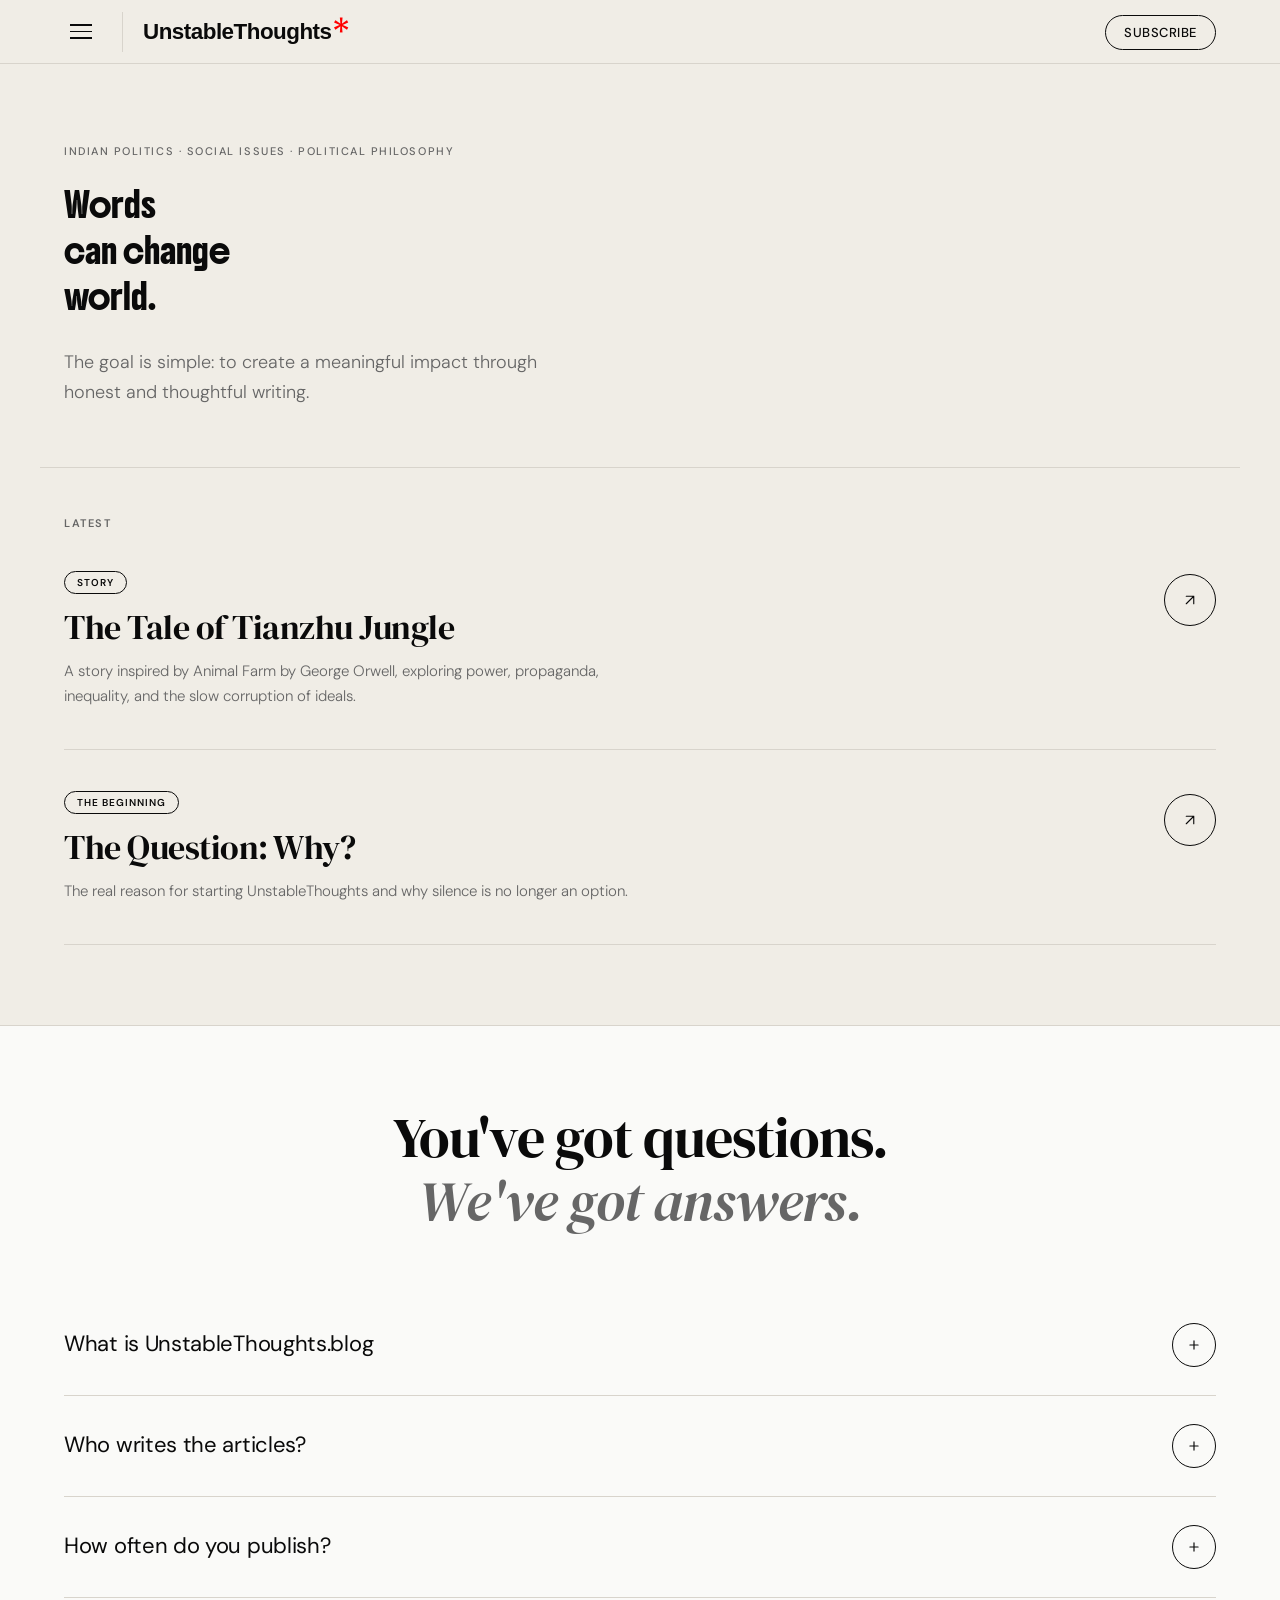
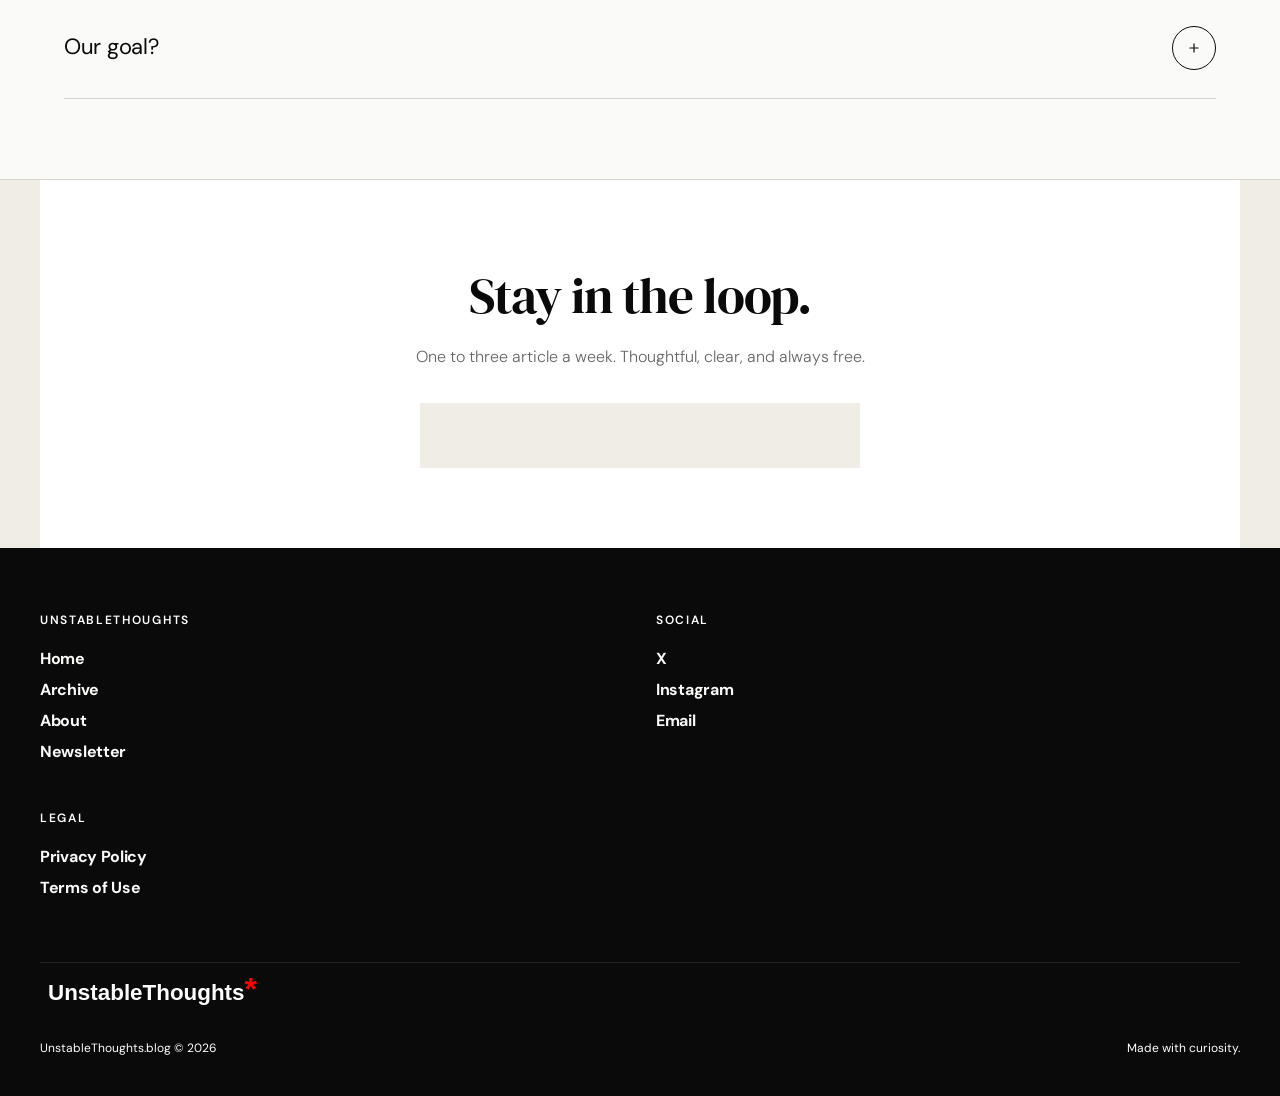
==== index.html @ 071bc7c3 "Update index.html" ====
<!DOCTYPE html>
<html lang="en">
<head>

<!-- Google tag (gtag.js) -->
<script async src="https://www.googletagmanager.com/gtag/js?id=G-YZGQK3S0HE"></script>
<script>
  window.dataLayer = window.dataLayer || [];
  function gtag(){dataLayer.push(arguments);}
  gtag('js', new Date());
  gtag('config', 'G-YZGQK3S0HE');
</script>

<meta charset="UTF-8" />
<meta name="viewport" content="width=device-width, initial-scale=1.0" />
<title>UnstableThoughts</title>
<link rel="preconnect" href="https://fonts.googleapis.com" />
<link rel="preconnect" href="https://fonts.gstatic.com" crossorigin />
<link href="https://fonts.googleapis.com/css2?family=DM+Sans:ital,opsz,wght@0,9..40,300;0,9..40,400;0,9..40,500;0,9..40,700;1,9..40,400&family=DM+Serif+Display:ital@0;1&display=swap" rel="stylesheet" />

<link rel="icon" href="https://lh3.googleusercontent.com/d/1yXSD0PjKSvximw4Wl3VkSLn3bWIlJ2B3" type="image/png">
<link rel="canonical" href="https://unstablethoughts.blog/" />

<meta property="og:title" content="UnstableThoughts" />
<meta property="og:description" content="A view into Political philosophy, Indian politics, Development and social issues." />
<meta property="og:url" content="https://unstablethoughts.blog/" />
<meta property="og:type" content="website" />
<meta property="og:image" content="https://lh3.googleusercontent.com/d/1yXSD0PjKSvximw4Wl3VkSLn3bWIlJ2B3" />

<meta name="twitter:card" content="summary_large_image" />
<meta name="twitter:title" content="UnstableThoughts" />
<meta name="twitter:description" content="A view into Political philosophy, Indian politics, Development and social issues." />
<meta name="twitter:image" content="https://lh3.googleusercontent.com/d/1yXSD0PjKSvximw4Wl3VkSLn3bWIlJ2B3" />

<link rel="preconnect" href="https://fonts.googleapis.com">
<link rel="preconnect" href="https://fonts.gstatic.com" crossorigin>
<link href="https://fonts.googleapis.com/css2?family=Playfair+Display:ital,wght@0,400;0,500;0,600;0,700;1,400;1,500&family=DM+Sans:wght@300;400;500&display=swap" rel="stylesheet">

<link rel="preconnect" href="https://fonts.googleapis.com">
<link rel="preconnect" href="https://fonts.gstatic.com" crossorigin>
<link href="https://fonts.googleapis.com/css2?family=Boldonse&display=swap" rel="stylesheet">
<style>
  :root {
    --bg: #F0EDE6;
    --bg-white: #FAFAF8;
    --text: #0A0A0A;
    --muted: #666;
    --border: #D8D4CC;
    --footer-bg: #0A0A0A;
    --footer-text: #FAFAF8;
  }

  * { margin: 0; padding: 0; box-sizing: border-box; }
  html { scroll-behavior: smooth; }

  body {
    font-family: 'DM Sans', sans-serif;
    background: var(--bg);
    color: var(--text);
    overflow-x: hidden;
  }

  /* ─── NAV ─── */
  nav {
    position: sticky;
    top: 0;
    z-index: 100;
    background: var(--bg);
    border-bottom: 1px solid var(--border);
    height: 64px;
    display: flex;
    align-items: center;
  }

  .nav-inner {
    display: flex;
    align-items: center;
    width: 100%;
    max-width: 1200px;
    margin: 0 auto;
    padding: 0 24px;
  }

  .nav-hamburger {
    cursor: pointer;
    display: flex;
    flex-direction: column;
    justify-content: center;
    gap: 5px;
    width: 38px;
    height: 38px;
    background: none;
    border: none;
    padding: 8px 6px;
    flex-shrink: 0;
  }
  .nav-hamburger span {
    display: block;
    width: 22px;
    height: 1.5px;
    background: var(--text);
  }

  .nav-divider {
    width: 1px;
    height: 40px;
    background: var(--border);
    margin: 0 20px;
    flex-shrink: 0;
  }

  .nav-logo {
    font-family: "Bebas Neue", sans-serif;
    font-size: 1.4rem;
    font-weight: 700;
    letter-spacing: -0.5px;
    text-decoration: none;
    color: var(--text);
    display: flex;
    align-items: center;
    gap: 6px;
  }
  .nav-logo .logo-mark {
    font-size: 30px;
    line-height: 1;
    font-style: italic;
  }
  .nav-logo .logo-sub {
    font-family: 'DM Sans', sans-serif;
    font-size: 9px;
    font-weight: 500;
    letter-spacing: 0.08em;
    text-transform: uppercase;
    line-height: 1.2;
    color: var(--muted);
  }

  .nav-right { margin-left: auto; }
  .nav-cta {
    font-size: 13px;
    font-weight: 500;
    letter-spacing: 0.04em;
    text-transform: uppercase;
    color: var(--text);
    text-decoration: none;
    border: 1px solid var(--text);
    padding: 8px 18px;
    border-radius: 100px;
    transition: background 0.2s, color 0.2s;
    white-space: nowrap;
  }
  .nav-cta:hover { background: var(--text); color: var(--bg); }

  /* ─── DRAWER OVERLAY ─── */
  .drawer-overlay {
    position: fixed;
    inset: 0;
    background: rgba(0,0,0,0.35);
    z-index: 200;
    opacity: 0;
    pointer-events: none;
    transition: opacity 0.35s ease;
  }
  .drawer-overlay.open {
    opacity: 1;
    pointer-events: all;
  }

  /* ─── DRAWER PANEL ─── */
  .nav-drawer {
    position: fixed;
    top: 0;
    left: 0;
    bottom: 0;
    width: min(420px, 100vw);
    background: #fff;
    z-index: 201;
    display: flex;
    flex-direction: column;
    padding: 0 40px 40px;
    transform: translateX(-100%);
    transition: transform 0.4s cubic-bezier(0.76, 0, 0.24, 1);
    overflow-y: auto;
  }
  .nav-drawer.open { transform: translateX(0); }

  /* Top bar inside drawer: logo on left, X button on right */
  .drawer-topbar {
    display: flex;
    align-items: center;
    justify-content: space-between;
    height: 64px;
    flex-shrink: 0;
    border-bottom: 1px solid #E8E8E8;
    margin: 0 -40px;
    padding: 0 40px;
    margin-bottom: 8px;
  }



  /* The close button — a real button, always inside the drawer, always accessible */
  .drawer-close {
    display: flex;
    align-items: center;
    justify-content: center;
    width: 38px;
    height: 38px;
    background: none;
    border: none;
    cursor: pointer;
    border-radius: 50%;
    transition: background 0.15s;
    flex-shrink: 0;
  }
  .drawer-close:hover { background: #F0EDE6; }
  .drawer-close svg {
    width: 22px;
    height: 22px;
  }

  .drawer-items { flex: 1; padding-top: 12px; }

  .drawer-item {
    display: flex;
    align-items: center;
    justify-content: space-between;
    padding: 20px 0;
    border-bottom: 1px solid #EBEBEB;
    text-decoration: none;
    color: var(--text);
    font-size: 26px;
    font-weight: 500;
    letter-spacing: -0.5px;
    transition: opacity 0.2s;
  }
  .drawer-item:hover { opacity: 0.45; }
  .drawer-item svg { width: 18px; height: 18px; flex-shrink: 0; }

  .drawer-social {
    display: flex;
    gap: 20px;
    padding-top: 36px;
    flex-wrap: wrap;
  }
  .drawer-social a {
    color: var(--text);
    opacity: 0.5;
    transition: opacity 0.2s;
    text-decoration: none;
    font-size: 12px;
    font-weight: 600;
    letter-spacing: 0.1em;
    text-transform: uppercase;
  }
  .drawer-social a:hover { opacity: 1; }

  /* ─── HERO ─── */
  .hero {
    max-width: 1200px;
    margin: 0 auto;
    padding: 80px 24px 60px;
  }
  .hero-eyebrow {
    font-size: 11px;
    font-weight: 500;
    letter-spacing: 0.14em;
    text-transform: uppercase;
    color: var(--muted);
    margin-bottom: 24px;
  }

.boldonse-regular {
  font-family: "Boldonse", system-ui;
  font-weight: 400;
  font-style: normal;
  }

  .hero-sub {
    margin-top: 28px;
    font-size: 18px;
    color: var(--muted);
    max-width: 480px;
    line-height: 1.65;
    font-weight: 300;
  }

  .hero-divider {
    border: none;
    border-top: 1px solid var(--border);
    max-width: 1200px;
    margin: 0 auto;
  }

  /* ─── SECTION HEADER ─── */
  .section-header {
    max-width: 1200px;
    margin: 0 auto;
    padding: 48px 24px 0;
    display: flex;
    align-items: baseline;
    gap: 12px;
  }
  .section-title {
    font-size: 11px;
    font-weight: 600;
    letter-spacing: 0.14em;
    text-transform: uppercase;
    color: var(--muted);
  }
  .section-count { font-size: 11px; color: #AAA; }

  /* ─── ARTICLE LIST ─── */
  .article-list {
    max-width: 1200px;
    margin: 0 auto;
    padding: 0 24px 80px;
  }

  .article-card {
    display: flex;
    align-items: flex-start;
    justify-content: space-between;
    gap: 24px;
    padding: 40px 0;
    border-bottom: 1px solid var(--border);
    text-decoration: none;
    color: inherit;
    transition: opacity 0.2s;
  }
  .article-card:hover { opacity: 0.65; }
  .article-card-body { flex: 1; }

  .article-tag {
    display: inline-block;
    font-size: 10px;
    font-weight: 600;
    letter-spacing: 0.1em;
    text-transform: uppercase;
    border: 1px solid var(--text);
    border-radius: 100px;
    padding: 4px 12px;
    margin-bottom: 14px;
  }

  .article-card h2 {
    font-family: 'DM Serif Display', serif;
    font-size: clamp(22px, 3.5vw, 34px);
    line-height: 1.15;
    letter-spacing: -0.5px;
    font-weight: 400;
    margin-bottom: 12px;
  }
  .article-card p {
    font-size: 15px;
    color: var(--muted);
    line-height: 1.65;
    max-width: 600px;
    font-weight: 300;
  }

  .article-arrow {
    flex-shrink: 0;
    width: 52px;
    height: 52px;
    border: 1.5px solid var(--text);
    border-radius: 50%;
    display: flex;
    align-items: center;
    justify-content: center;
    margin-top: 4px;
    transition: background 0.2s;
  }
  .article-card:hover .article-arrow { background: var(--text); }
  .article-card:hover .article-arrow path { stroke: var(--bg); }

  /* ─── FAQ ─── */
  .faq-section {
    background: var(--bg-white);
    border-top: 1px solid var(--border);
    border-bottom: 1px solid var(--border);
    padding: 80px 0;
  }
  .faq-inner {
    max-width: 1200px;
    margin: 0 auto;
    padding: 0 24px;
  }
  .faq-header {
    font-family: 'DM Serif Display', serif;
    font-size: clamp(32px, 5vw, 56px);
    font-weight: 400;
    letter-spacing: -1px;
    text-align: center;
    line-height: 1.15;
    margin-bottom: 60px;
  }
  .faq-header em { font-style: italic; color: var(--muted); }

  .faq-item { border-bottom: 1px solid var(--border); }
  .faq-q {
    display: flex;
    align-items: center;
    justify-content: space-between;
    gap: 24px;
    padding: 28px 0;
    cursor: pointer;
    user-select: none;
  }
  .faq-q-text {
    font-size: clamp(16px, 2.5vw, 22px);
    font-weight: 400;
    letter-spacing: -0.3px;
    line-height: 1.3;
  }
  .faq-btn {
    flex-shrink: 0;
    width: 44px;
    height: 44px;
    border: 1.5px solid var(--text);
    border-radius: 50%;
    display: flex;
    align-items: center;
    justify-content: center;
    transition: transform 0.3s ease, background 0.2s;
  }
  .faq-item.open .faq-btn { transform: rotate(45deg); background: var(--text); }
  .faq-item.open .faq-btn path { stroke: #fff; }
  .faq-a {
    font-size: 15px;
    color: var(--muted);
    line-height: 1.7;
    max-height: 0;
    overflow: hidden;
    transition: max-height 0.4s ease, padding 0.3s;
    font-weight: 300;
  }
  .faq-item.open .faq-a { max-height: 300px; padding-bottom: 28px; }

  /* ─── NEWSLETTER ─── */
  .newsletter {
    max-width: 1200px;
    margin: 0 auto;
    padding: 80px 24px;
    text-align: center;
    background-color: white;
  }
  .newsletter h2 {
    font-family: 'DM Serif Display', serif;
    font-size: clamp(28px, 4vw, 52px);
    font-weight: 400;
    letter-spacing: -1px;
    margin-bottom: 16px;
  }
  .newsletter p {
    font-size: 16px;
    color: var(--muted);
    margin-bottom: 36px;
    font-weight: 300;
  }
  .substack-wrap {
    display: flex;
    justify-content: center;
  }
  .substack-wrap iframe {
    max-width: 100%;
    border-radius: 12px;
    box-shadow: 0 2px 20px rgba(0,0,0,0.07);
  }

  /* ─── FOOTER ─── */
  footer {
    background: var(--footer-bg);
    color: var(--footer-text);
    padding: 64px 24px 40px;
  }
  .footer-inner { max-width: 1200px; margin: 0 auto; }

  .footer-grid {
    display: grid;
    grid-template-columns: 1fr 1fr;
    gap: 48px 32px;
    padding-bottom: 64px;
    border-bottom: 1px solid #222;
  }
  .footer-col-label {
    font-size: 12px;
    font-weight: 600;
    letter-spacing: 0.14em;
    text-transform: uppercase;
    color: #ffffff;
    margin-bottom: 20px;
  }
  .footer-links { list-style: none; display: flex; flex-direction: column; gap: 10px; }
  .footer-links a {
    color: var(--footer-text);
    text-decoration: none;
    font-size: 16px;
    font-weight: 700;
    letter-spacing: -0.3px;
    transition: opacity 0.2s;
  }
  .footer-links a:hover { opacity: 0.4; }

 .footer-logo{
    font-family: "Bebas Neue", sans-serif;
    font-weight: 700;
    font-size: 1.4rem;
    color: white;
    padding: 8px;
 }

  .footer-bottom {
    padding-top: 24px;
    display: flex;
    justify-content: space-between;
    align-items: center;
    gap: 16px;
    flex-wrap: wrap;
  }
  .footer-copy { font-size: 12px; color: #ffffff; }

  /* ─── MOBILE ─── */
  @media (max-width: 600px) {
    .hero { padding: 56px 20px 40px; }
    .article-list { padding: 0 20px 60px; }
    .faq-inner { padding: 0 20px; }
    .newsletter { padding: 60px 20px; }
    footer { padding: 48px 20px 32px; }
    .nav-cta { display: none; }
    .nav-drawer { padding: 0 24px 32px; }
    .drawer-topbar { margin: 0 -24px; padding: 0 24px; }
    .drawer-item { font-size: 22px; }
  }
</style>
</head>
<body>

<!-- OVERLAY — click outside drawer to close -->
<div class="drawer-overlay" id="drawerOverlay" onclick="closeDrawer()"></div>

<!-- DRAWER PANEL -->
<div class="nav-drawer" id="drawer" role="dialog" aria-modal="true" aria-label="Navigation menu">

  <!-- Drawer header: logo on left, CLOSE BUTTON on right -->
  <div class="drawer-topbar">

    <button class="drawer-close" id="drawerCloseBtn" onclick="closeDrawer()" aria-label="Close menu">
      <svg viewBox="0 0 24 24" fill="none" xmlns="http://www.w3.org/2000/svg" stroke="currentColor" stroke-width="1.5" stroke-linecap="round" stroke-linejoin="round">
        <path d="M18 6L6 18M6 6l12 12"/>
      </svg>
    </button>
  </div>

  <div class="drawer-items">
    <a href="https://unstablethoughts.blog" class="drawer-item" onclick="closeDrawer()">
      Home
      <svg viewBox="0 0 24 24" fill="none"><path d="M9 18l6-6-6-6" stroke="currentColor" stroke-width="1.5" stroke-linecap="round" stroke-linejoin="round"/></svg>
    </a>
    <a href="Archive" class="drawer-item" onclick="closeDrawer()">
      Archive
      <svg viewBox="0 0 24 24" fill="none"><path d="M9 18l6-6-6-6" stroke="currentColor" stroke-width="1.5" stroke-linecap="round" stroke-linejoin="round"/></svg>
    </a>
    <a href="About" class="drawer-item" onclick="closeDrawer()">
      About
      <svg viewBox="0 0 24 24" fill="none"><path d="M9 18l6-6-6-6" stroke="currentColor" stroke-width="1.5" stroke-linecap="round" stroke-linejoin="round"/></svg>
    </a>
    <a href="#Q&A" class="drawer-item" onclick="closeDrawer()">
      Q&A
      <svg viewBox="0 0 24 24" fill="none"><path d="M9 18l6-6-6-6" stroke="currentColor" stroke-width="1.5" stroke-linecap="round" stroke-linejoin="round"/></svg>
    </a>
    <a href="#newsletter" class="drawer-item" onclick="closeDrawer()">
      Newsletter
      <svg viewBox="0 0 24 24" fill="none"><path d="M9 18l6-6-6-6" stroke="currentColor" stroke-width="1.5" stroke-linecap="round" stroke-linejoin="round"/></svg>
    </a>
  </div>

  <div class="drawer-social">
    <a href="https://x.com/unstable_india">X</a>
    <a href="https://www.instagram.com/unstablethoughtsindia?igsh=dGc4YnF3Z2l5djQ3">Instagram</a>
    <a href="mailto:unstablethoughtsindia@gmail.com">Email</a>
  </div>
</div>

<!-- NAV -->
<nav>
  <div class="nav-inner">
    <!-- Hamburger to OPEN drawer -->
    <button class="nav-hamburger" id="hamburger" onclick="openDrawer()" aria-label="Open menu" aria-expanded="false" aria-controls="drawer">
      <span></span>
      <span></span>
      <span></span>
    </button>
    <div class="nav-divider"></div>
    <p  class="nav-logo">
      UnstableThoughts<p style="color: red;font-size: 2.5rem;">*</p>
    </p>
    <div class="nav-right">
      <a href="#newsletter" class="nav-cta">Subscribe</a>
    </div>
  </div>
</nav>

<!-- HERO -->
<section class="hero">
  <p class="hero-eyebrow">Indian politics &middot; social issues &middot; Political philosophy</p>
  <h1 class="boldonse-regular">Words<br>can change<br>world.</h1>
  <p class="hero-sub">The goal is simple: to create a meaningful impact through honest and thoughtful writing.</p>
</section>

<hr class="hero-divider" />

<!-- ARTICLE LIST -->
<div class="section-header" id="latest">
  <span class="section-title">Latest</span>
</div>

<div class="article-list">

  <a href="The-Tale-of-Tianzhu-Jungle_ar=002" class="article-card">
    <div class="article-card-body">
      <span class="article-tag">Story</span>
      <h2>The Tale of Tianzhu Jungle</h2>
      <p>A story inspired by Animal Farm by George Orwell, exploring power, propaganda, inequality, and the slow corruption of ideals.</p>
    </div>
    <div class="article-arrow">
      <svg width="18" height="18" viewBox="0 0 24 24" fill="none">
        <path d="M7 17L17 7M17 7H7M17 7v10" stroke="currentColor" stroke-width="1.5" stroke-linecap="round" stroke-linejoin="round"/>
      </svg>
    </div>
  </a>

  <a href="The-real-reason-for-starting-unstablethoughts_ar=001" class="article-card">
    <div class="article-card-body">
      <span class="article-tag">The Beginning</span>
      <h2>The Question: Why?</h2>
      <p>The real reason for starting UnstableThoughts and why silence is no longer an option.</p>
    </div>
    <div class="article-arrow">
      <svg width="18" height="18" viewBox="0 0 24 24" fill="none">
        <path d="M7 17L17 7M17 7H7M17 7v10" stroke="currentColor" stroke-width="1.5" stroke-linecap="round" stroke-linejoin="round"/>
      </svg>
    </div>
  </a>


</div>

<!-- FAQ -->
<section class="faq-section" id="Q&A">
  <div class="faq-inner">
    <h2 class="faq-header">You've got questions.<br><em>We've got answers.</em></h2>

    <div class="faq-item" onclick="toggleFaq(this)">
      <div class="faq-q">
        <span class="faq-q-text">What is UnstableThoughts.blog</span>
        <div class="faq-btn">
          <svg width="14" height="14" viewBox="0 0 24 24" fill="none">
            <path d="M12 5v14M5 12h14" stroke="currentColor" stroke-width="2" stroke-linecap="round"/>
          </svg>
        </div>
      </div>
      <div class="faq-a">UnstableThoughts is an independent writing platform focused on political philosophy, Indian politics, development, and social issues. It values slow thinking, honest doubt, and perspectives that evolve rather than remain fixed.</div>
    </div>

    <div class="faq-item" onclick="toggleFaq(this)">
      <div class="faq-q">
        <span class="faq-q-text">Who writes the articles?</span>
        <div class="faq-btn">
          <svg width="14" height="14" viewBox="0 0 24 24" fill="none">
            <path d="M12 5v14M5 12h14" stroke="currentColor" stroke-width="2" stroke-linecap="round"/>
          </svg>
        </div>
      </div>
      <div class="faq-a">Everything here is written by a single author [Abin]. If you'd like to contribute, feel free to reach out at: unstablethoughtsindia@gmail.com</div>
    </div>

    <div class="faq-item" onclick="toggleFaq(this)">
      <div class="faq-q">
        <span class="faq-q-text">How often do you publish?</span>
        <div class="faq-btn">
          <svg width="14" height="14" viewBox="0 0 24 24" fill="none">
            <path d="M12 5v14M5 12h14" stroke="currentColor" stroke-width="2" stroke-linecap="round"/>
          </svg>
        </div>
      </div>
      <div class="faq-a">New pieces are published roughly three times a week. The focus is on quality over quantity-each article goes through several drafts before it’s published. Subscribe to the newsletter to get every new piece delivered straight to your inbox.</div>
    </div>

    <div class="faq-item" onclick="toggleFaq(this)">
      <div class="faq-q">
        <span class="faq-q-text">Our goal?</span>
        <div class="faq-btn">
          <svg width="14" height="14" viewBox="0 0 24 24" fill="none">
            <path d="M12 5v14M5 12h14" stroke="currentColor" stroke-width="2" stroke-linecap="round"/>
          </svg>
        </div>
      </div>
      <div class="faq-a">To create a meaningful impact through honest and thoughtful writing. 
        Advice to readers: Read with an open mind and form your own understanding of the truth.
      </div>
    </div>

  </div>
</section>

<!-- NEWSLETTER -->
<section class="newsletter" id="newsletter">
  <h2>Stay in the loop.</h2>
  <p>One to three article a week. Thoughtful, clear, and always free.</p>
  <div class="substack-wrap">
<div style="width: 440px; height: 65px; overflow: hidden; position: relative;">
  <iframe 
    src="https://unstablethoughts.substack.com/embed"
    width="440"
    height="200"
    style="border: none; position: absolute; top: -60px; left: 0; background: #F0EDE6;"
    frameborder="8"
    scrolling="no">
  </iframe>
</div>
  </div>
</section>

<!-- FOOTER -->
<footer>
  <div class="footer-inner">
    <div class="footer-grid">
      <div>
        <p class="footer-col-label">UnstableThoughts</p>
        <ul class="footer-links">
          <li><a href="index">Home</a></li>
          <li><a href="Archive">Archive</a></li>
          <li><a href="About">About</a></li>
          <li><a href="#newsletter">Newsletter</a></li>
        </ul>
      </div>

      <div>
        <p class="footer-col-label">Social</p>
        <ul class="footer-links">
          <li><a href="https://x.com/unstable_india">X</a></li>
          <li><a href="https://www.instagram.com/unstablethoughtsindia?igsh=dGc4YnF3Z2l5djQ3">Instagram</a></li>
          <li><a href="mailto:unstablethoughtsindia@gmail.com">Email</a></li>
        </ul>
      </div>
      <div>
        <p class="footer-col-label">Legal</p>
        <ul class="footer-links">
          <li><a href="privacy">Privacy Policy</a></li>
          <li><a href="Terms">Terms of Use</a></li>
        </ul>
      </div>
    </div>
    <div class="footer-logo">
        <p>UnstableThoughts<span style="color: red;font-size: 2rem;">*</span></p>
    </div>


    <div class="footer-bottom">
      <span class="footer-copy">UnstableThoughts.blog &copy; 2026</span>
      <span class="footer-copy">Made with curiosity.</span>
    </div>
  </div>
</footer>

<script>
  function openDrawer() {
    document.getElementById('drawer').classList.add('open');
    document.getElementById('drawerOverlay').classList.add('open');
    document.getElementById('hamburger').setAttribute('aria-expanded', 'true');
    document.body.style.overflow = 'hidden';
    // Move focus to the close button inside the drawer
    setTimeout(function() {
      document.getElementById('drawerCloseBtn').focus();
    }, 100);
  }

  function closeDrawer() {
    document.getElementById('drawer').classList.remove('open');
    document.getElementById('drawerOverlay').classList.remove('open');
    document.getElementById('hamburger').setAttribute('aria-expanded', 'false');
    document.body.style.overflow = '';
    // Return focus to hamburger button
    document.getElementById('hamburger').focus();
  }

  // Close on Escape key
  document.addEventListener('keydown', function(e) {
    if (e.key === 'Escape') closeDrawer();
  });

  function toggleFaq(item) {
    var wasOpen = item.classList.contains('open');
    document.querySelectorAll('.faq-item').forEach(function(i) { i.classList.remove('open'); });
    if (!wasOpen) item.classList.add('open');
  }
</script>
</body>
</html>
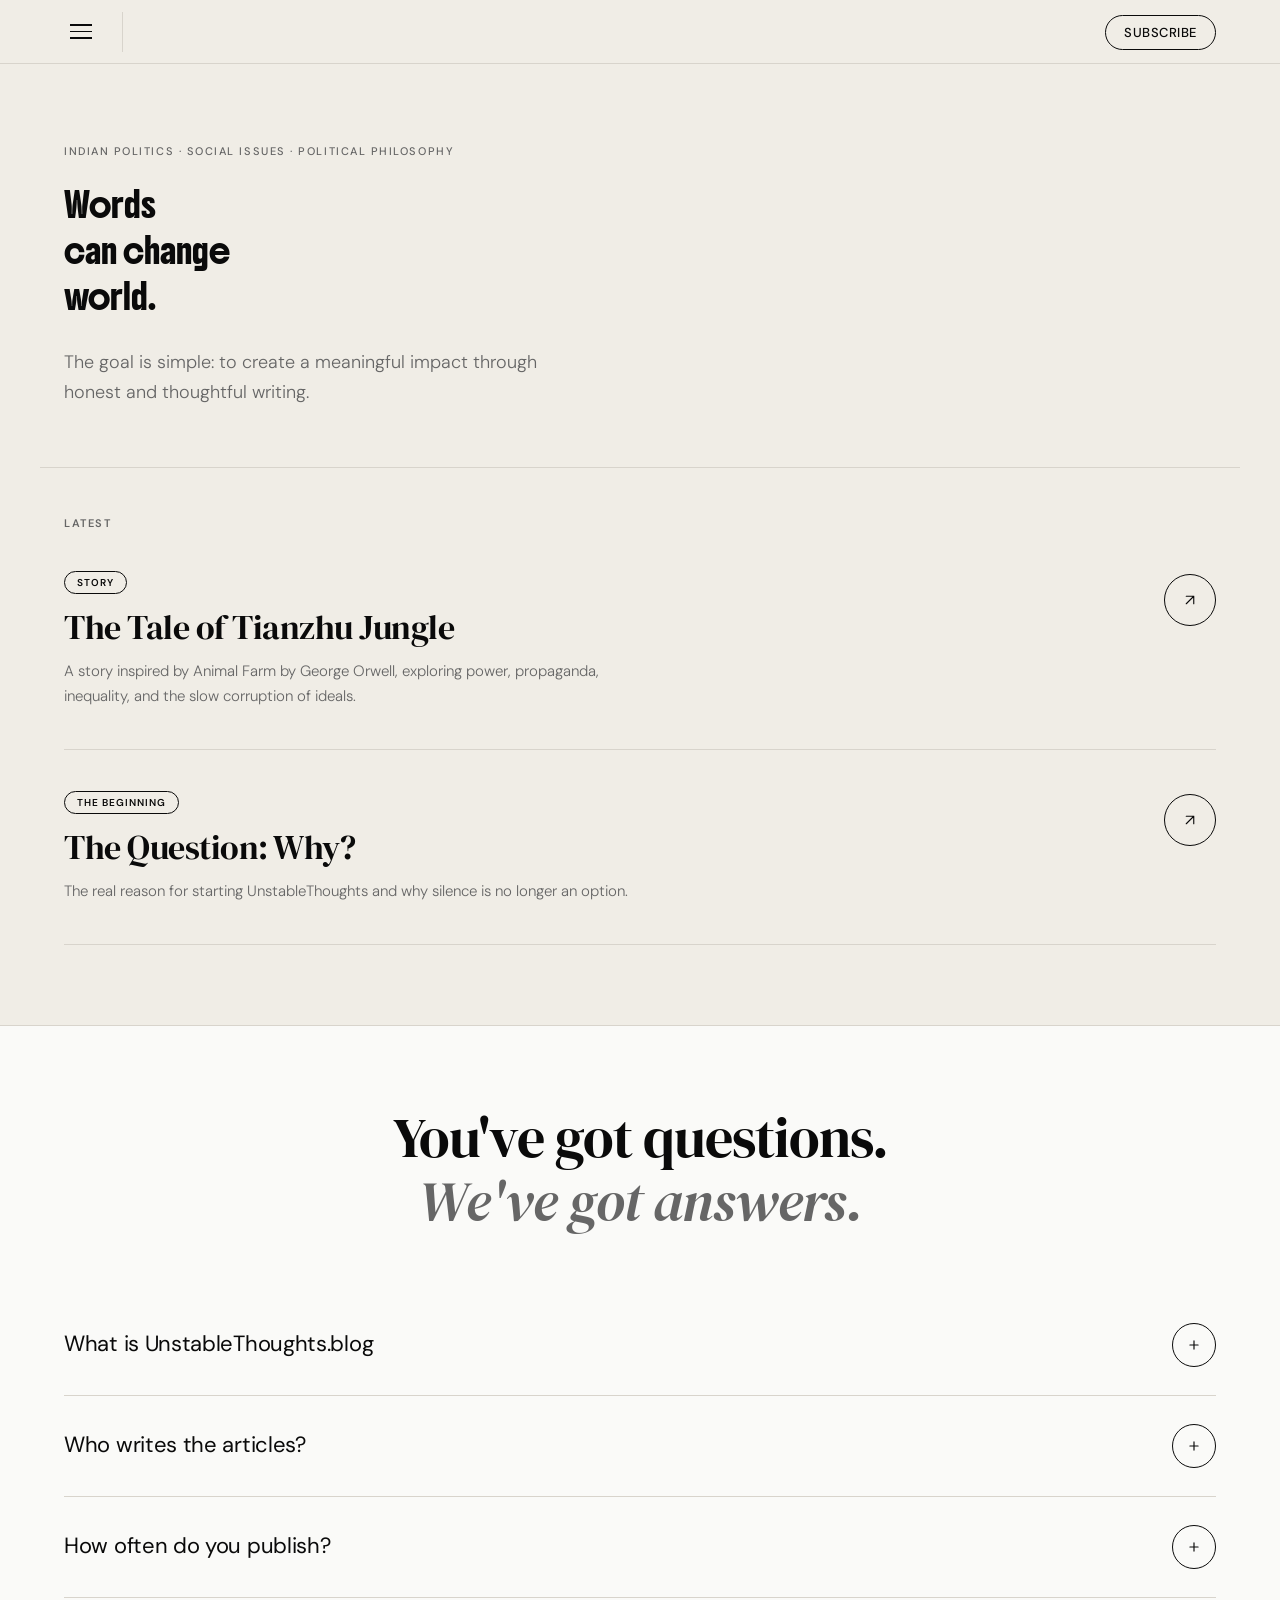
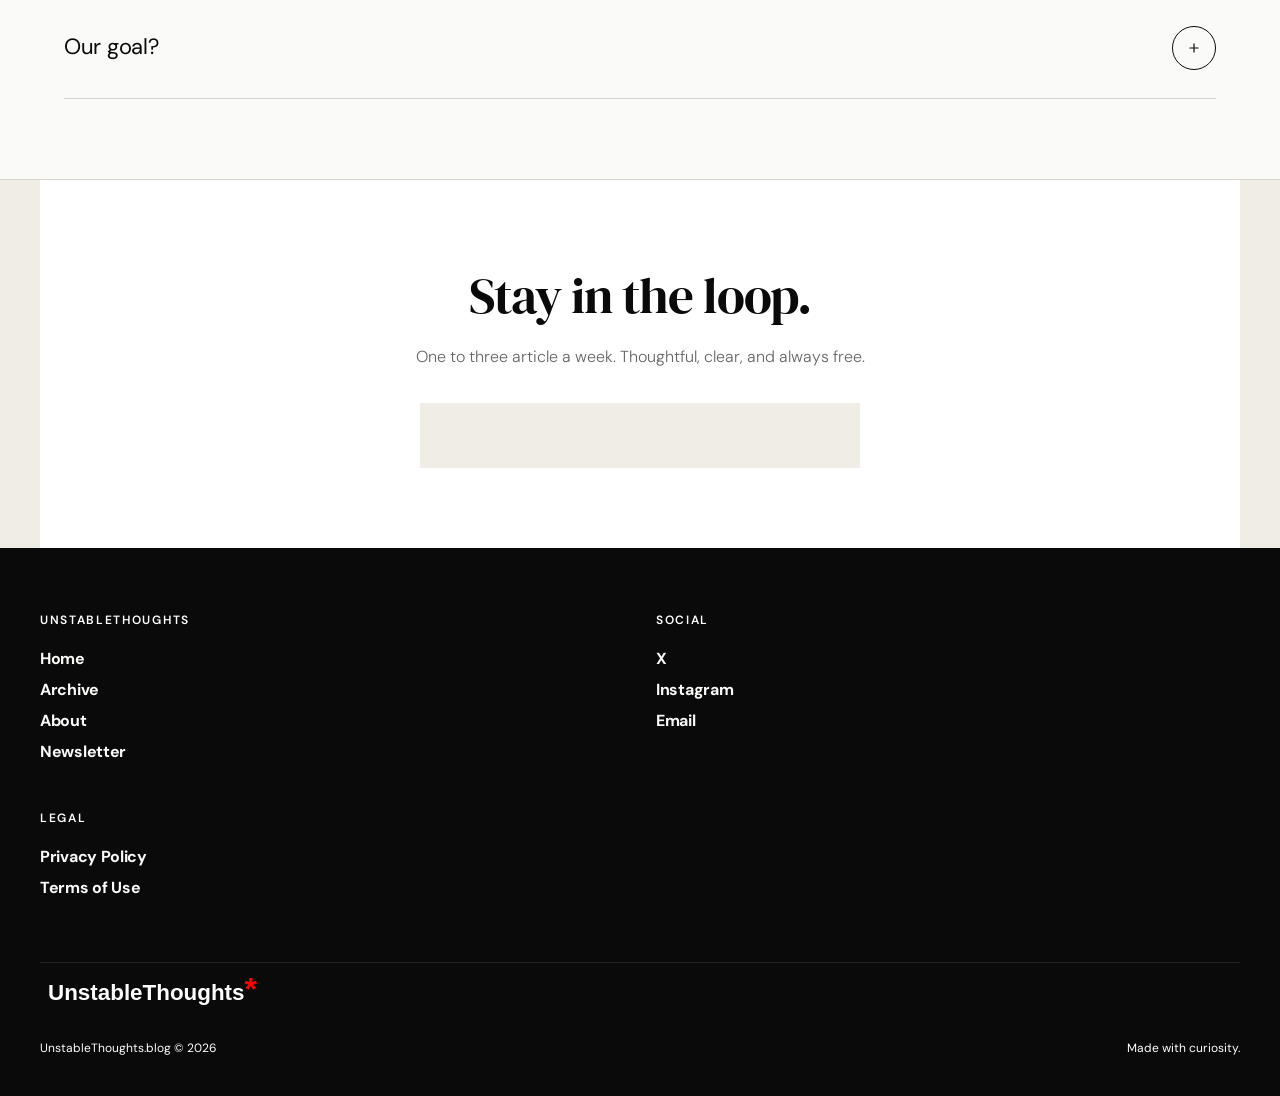
==== commit 917cca37: "Update index.html" ====
--- a/index.html
+++ b/index.html
@@ -109,31 +109,28 @@
     flex-shrink: 0;
   }
 
-  .nav-logo {
-    font-family: "Bebas Neue", sans-serif;
-    font-size: 1.4rem;
-    font-weight: 700;
-    letter-spacing: -0.5px;
-    text-decoration: none;
-    color: var(--text);
-    display: flex;
-    align-items: center;
-    gap: 6px;
-  }
-  .nav-logo .logo-mark {
-    font-size: 30px;
-    line-height: 1;
-    font-style: italic;
-  }
-  .nav-logo .logo-sub {
-    font-family: 'DM Sans', sans-serif;
-    font-size: 9px;
-    font-weight: 500;
-    letter-spacing: 0.08em;
-    text-transform: uppercase;
-    line-height: 1.2;
-    color: var(--muted);
-  }
+.nav-logo {
+  display: flex;
+  align-items: center;
+  gap: 6px;
+  text-decoration: none;
+
+  font-family: "Inter", sans-serif;
+  font-size: 1.4rem;
+  font-weight: 900;
+  letter-spacing: -1.5px;
+  color: #000;
+  line-height: 1;
+}
+
+.nav-logo img {
+  margin-top: 5px;
+  height: 130px;
+  width: auto;
+  display: block;
+}
+
+
 
   .nav-right { margin-left: auto; }
   .nav-cta {
@@ -593,7 +590,7 @@
     </button>
     <div class="nav-divider"></div>
     <p  class="nav-logo">
-      UnstableThoughts<p style="color: red;font-size: 2.5rem;">*</p>
+      <img src="https://lh3.googleusercontent.com/d/1P5kTpPx_NHzhWGWkPkbJvDz2wMPsOP6E" alt="logo">
     </p>
     <div class="nav-right">
       <a href="#newsletter" class="nav-cta">Subscribe</a>
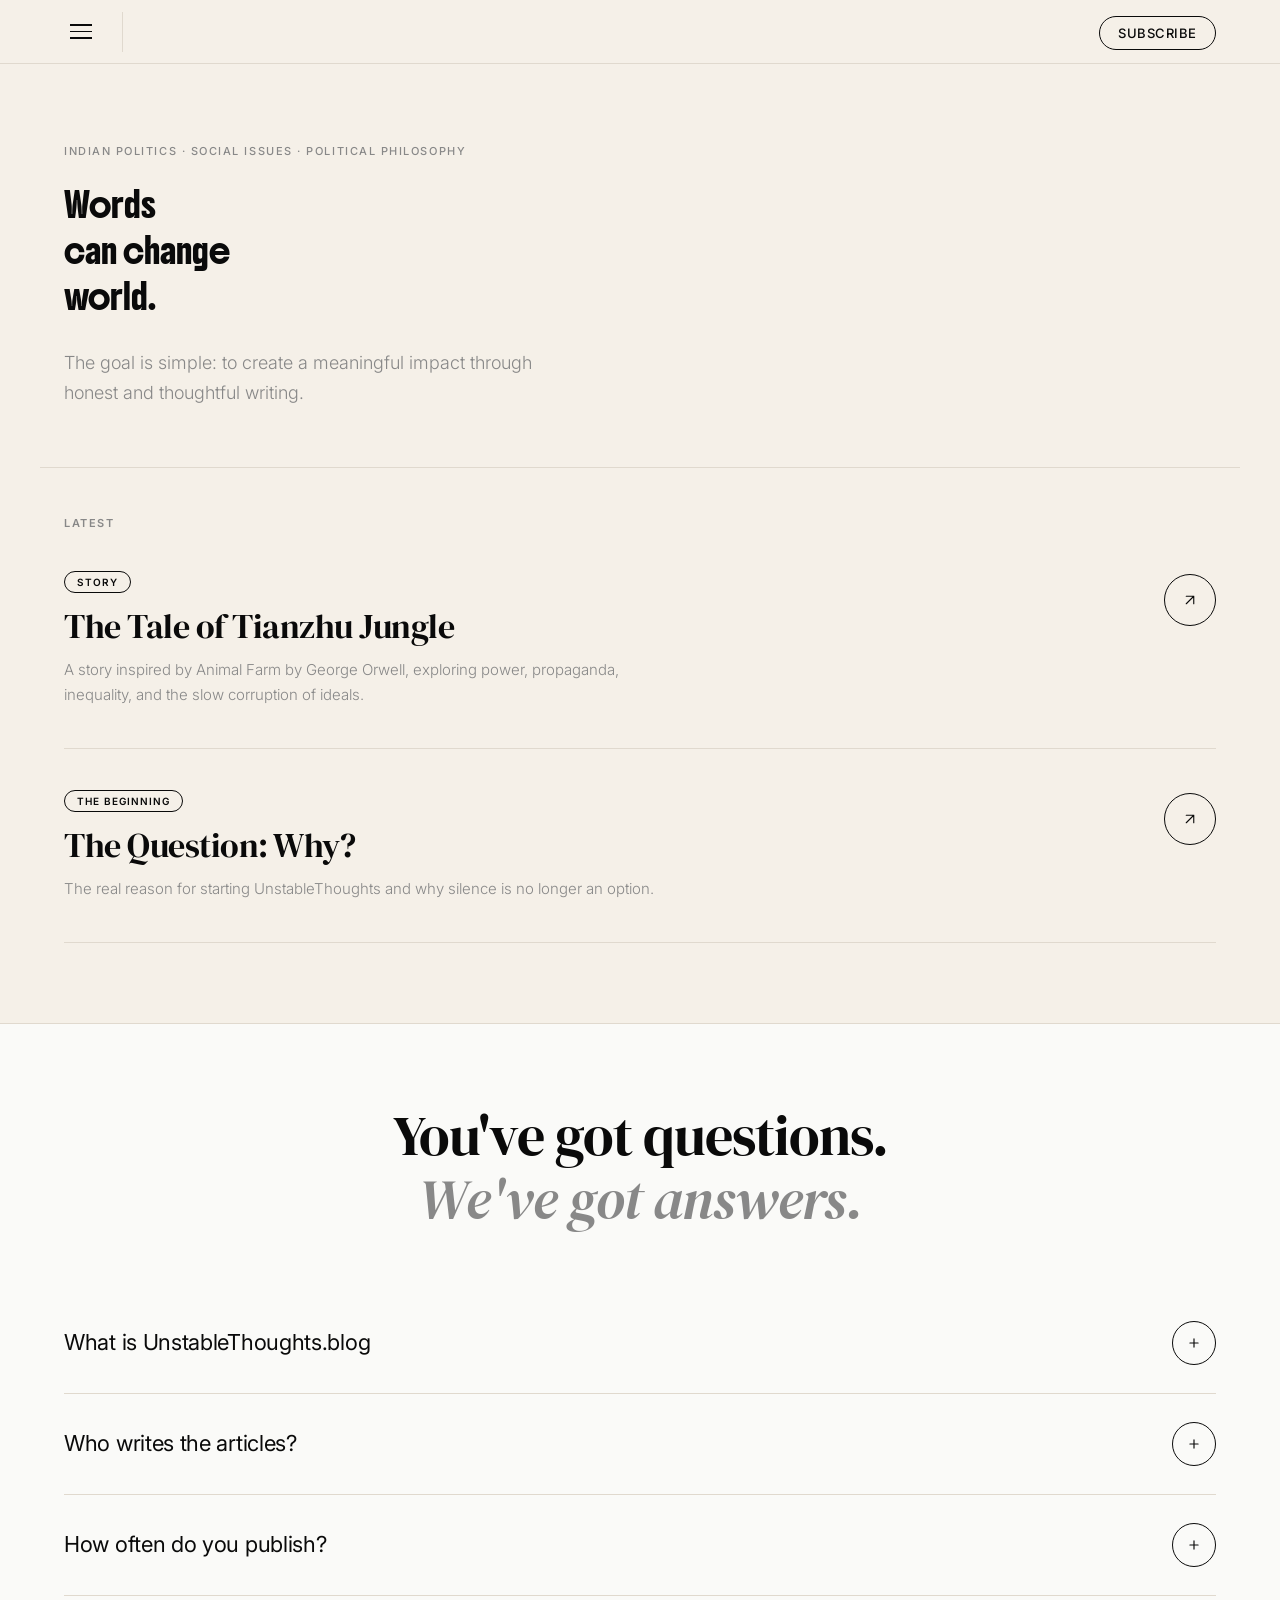
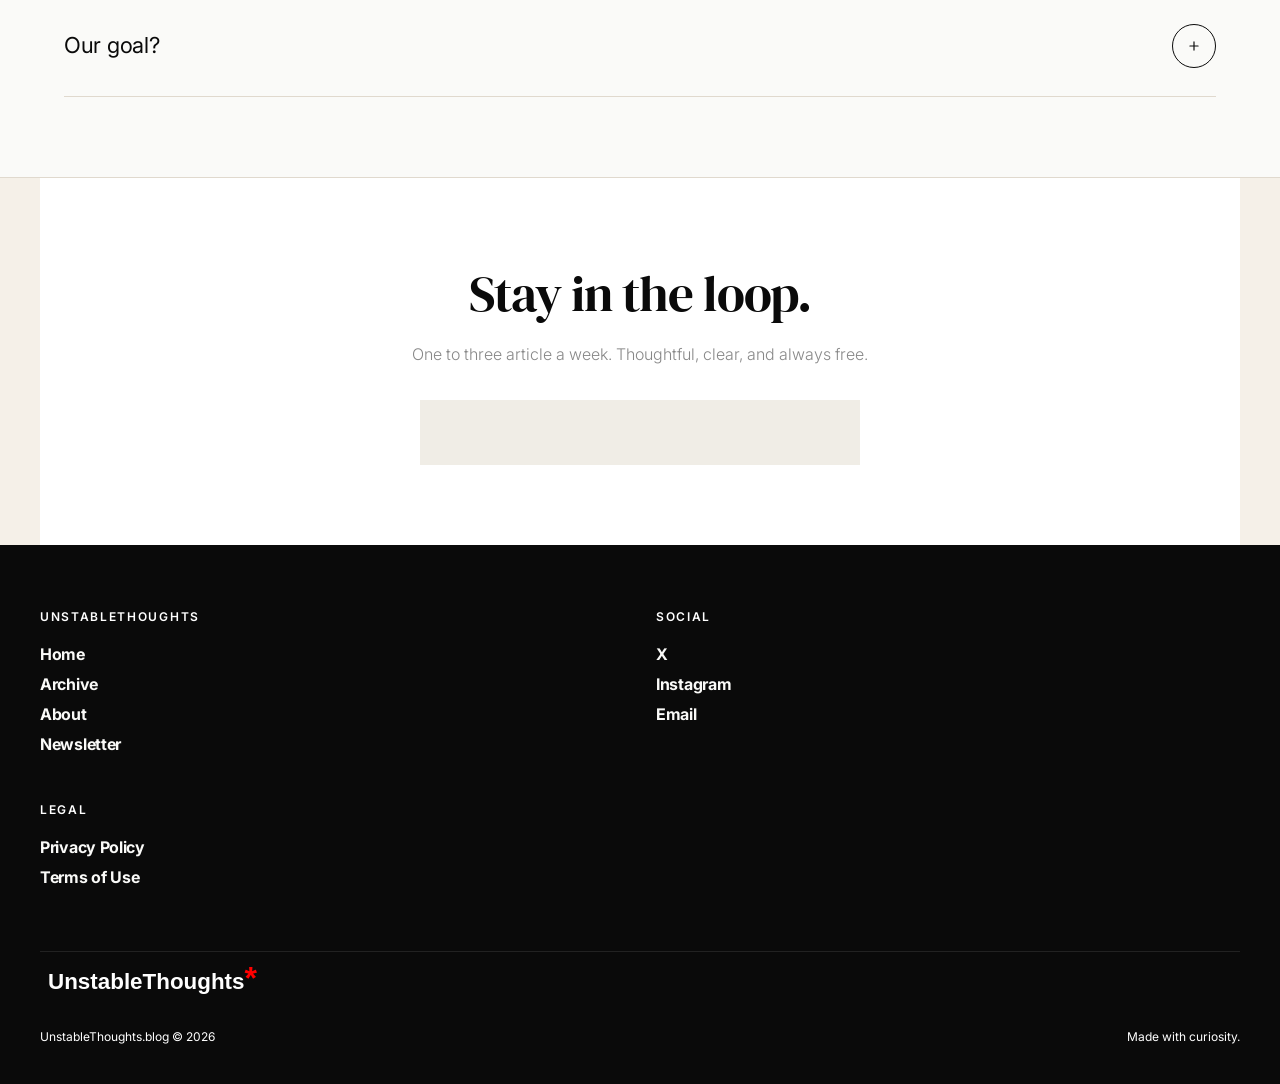
==== commit bfc01ef0: "Update index.html" ====
--- a/index.html
+++ b/index.html
@@ -60,197 +60,7 @@
     overflow-x: hidden;
   }
 
-  /* ─── NAV ─── */
-  nav {
-    position: sticky;
-    top: 0;
-    z-index: 100;
-    background: var(--bg);
-    border-bottom: 1px solid var(--border);
-    height: 64px;
-    display: flex;
-    align-items: center;
-  }
-
-  .nav-inner {
-    display: flex;
-    align-items: center;
-    width: 100%;
-    max-width: 1200px;
-    margin: 0 auto;
-    padding: 0 24px;
-  }
-
-  .nav-hamburger {
-    cursor: pointer;
-    display: flex;
-    flex-direction: column;
-    justify-content: center;
-    gap: 5px;
-    width: 38px;
-    height: 38px;
-    background: none;
-    border: none;
-    padding: 8px 6px;
-    flex-shrink: 0;
-  }
-  .nav-hamburger span {
-    display: block;
-    width: 22px;
-    height: 1.5px;
-    background: var(--text);
-  }
-
-  .nav-divider {
-    width: 1px;
-    height: 40px;
-    background: var(--border);
-    margin: 0 20px;
-    flex-shrink: 0;
-  }
-
-.nav-logo {
-  display: flex;
-  align-items: center;
-  gap: 6px;
-  text-decoration: none;
-
-  font-family: "Inter", sans-serif;
-  font-size: 1.4rem;
-  font-weight: 900;
-  letter-spacing: -1.5px;
-  color: #000;
-  line-height: 1;
-}
-
-.nav-logo img {
-  margin-top: 5px;
-  height: 130px;
-  width: auto;
-  display: block;
-}
-
-
-
-  .nav-right { margin-left: auto; }
-  .nav-cta {
-    font-size: 13px;
-    font-weight: 500;
-    letter-spacing: 0.04em;
-    text-transform: uppercase;
-    color: var(--text);
-    text-decoration: none;
-    border: 1px solid var(--text);
-    padding: 8px 18px;
-    border-radius: 100px;
-    transition: background 0.2s, color 0.2s;
-    white-space: nowrap;
-  }
-  .nav-cta:hover { background: var(--text); color: var(--bg); }
-
-  /* ─── DRAWER OVERLAY ─── */
-  .drawer-overlay {
-    position: fixed;
-    inset: 0;
-    background: rgba(0,0,0,0.35);
-    z-index: 200;
-    opacity: 0;
-    pointer-events: none;
-    transition: opacity 0.35s ease;
-  }
-  .drawer-overlay.open {
-    opacity: 1;
-    pointer-events: all;
-  }
-
-  /* ─── DRAWER PANEL ─── */
-  .nav-drawer {
-    position: fixed;
-    top: 0;
-    left: 0;
-    bottom: 0;
-    width: min(420px, 100vw);
-    background: #fff;
-    z-index: 201;
-    display: flex;
-    flex-direction: column;
-    padding: 0 40px 40px;
-    transform: translateX(-100%);
-    transition: transform 0.4s cubic-bezier(0.76, 0, 0.24, 1);
-    overflow-y: auto;
-  }
-  .nav-drawer.open { transform: translateX(0); }
-
-  /* Top bar inside drawer: logo on left, X button on right */
-  .drawer-topbar {
-    display: flex;
-    align-items: center;
-    justify-content: space-between;
-    height: 64px;
-    flex-shrink: 0;
-    border-bottom: 1px solid #E8E8E8;
-    margin: 0 -40px;
-    padding: 0 40px;
-    margin-bottom: 8px;
-  }
-
-
-
-  /* The close button — a real button, always inside the drawer, always accessible */
-  .drawer-close {
-    display: flex;
-    align-items: center;
-    justify-content: center;
-    width: 38px;
-    height: 38px;
-    background: none;
-    border: none;
-    cursor: pointer;
-    border-radius: 50%;
-    transition: background 0.15s;
-    flex-shrink: 0;
-  }
-  .drawer-close:hover { background: #F0EDE6; }
-  .drawer-close svg {
-    width: 22px;
-    height: 22px;
-  }
-
-  .drawer-items { flex: 1; padding-top: 12px; }
-
-  .drawer-item {
-    display: flex;
-    align-items: center;
-    justify-content: space-between;
-    padding: 20px 0;
-    border-bottom: 1px solid #EBEBEB;
-    text-decoration: none;
-    color: var(--text);
-    font-size: 26px;
-    font-weight: 500;
-    letter-spacing: -0.5px;
-    transition: opacity 0.2s;
-  }
-  .drawer-item:hover { opacity: 0.45; }
-  .drawer-item svg { width: 18px; height: 18px; flex-shrink: 0; }
-
-  .drawer-social {
-    display: flex;
-    gap: 20px;
-    padding-top: 36px;
-    flex-wrap: wrap;
-  }
-  .drawer-social a {
-    color: var(--text);
-    opacity: 0.5;
-    transition: opacity 0.2s;
-    text-decoration: none;
-    font-size: 12px;
-    font-weight: 600;
-    letter-spacing: 0.1em;
-    text-transform: uppercase;
-  }
-  .drawer-social a:hover { opacity: 1; }
+
 
   /* ─── HERO ─── */
   .hero {
@@ -525,78 +335,22 @@
     .newsletter { padding: 60px 20px; }
     footer { padding: 48px 20px 32px; }
     .nav-cta { display: none; }
-    .nav-drawer { padding: 0 24px 32px; }
-    .drawer-topbar { margin: 0 -24px; padding: 0 24px; }
-    .drawer-item { font-size: 22px; }
+    .nav-drawer { padding: 0 20px 32px; width: 100vw; }
+    .drawer-topbar { margin: 0 -20px; padding: 0 20px; }
+    .drawer-item { font-size: 24px; }
+  }
+
+  /* Reduce motion */
+  @media (prefers-reduced-motion: reduce) {
+    .nav-drawer, .drawer-overlay, .nav-hamburger span { transition: none; }
+    .nav-drawer.open .drawer-item,
+    .nav-drawer.open .drawer-social { animation: none; opacity: 1; transform: none; }
   }
 </style>
 </head>
 <body>
 
-<!-- OVERLAY — click outside drawer to close -->
-<div class="drawer-overlay" id="drawerOverlay" onclick="closeDrawer()"></div>
-
-<!-- DRAWER PANEL -->
-<div class="nav-drawer" id="drawer" role="dialog" aria-modal="true" aria-label="Navigation menu">
-
-  <!-- Drawer header: logo on left, CLOSE BUTTON on right -->
-  <div class="drawer-topbar">
-
-    <button class="drawer-close" id="drawerCloseBtn" onclick="closeDrawer()" aria-label="Close menu">
-      <svg viewBox="0 0 24 24" fill="none" xmlns="http://www.w3.org/2000/svg" stroke="currentColor" stroke-width="1.5" stroke-linecap="round" stroke-linejoin="round">
-        <path d="M18 6L6 18M6 6l12 12"/>
-      </svg>
-    </button>
-  </div>
-
-  <div class="drawer-items">
-    <a href="https://unstablethoughts.blog" class="drawer-item" onclick="closeDrawer()">
-      Home
-      <svg viewBox="0 0 24 24" fill="none"><path d="M9 18l6-6-6-6" stroke="currentColor" stroke-width="1.5" stroke-linecap="round" stroke-linejoin="round"/></svg>
-    </a>
-    <a href="Archive" class="drawer-item" onclick="closeDrawer()">
-      Archive
-      <svg viewBox="0 0 24 24" fill="none"><path d="M9 18l6-6-6-6" stroke="currentColor" stroke-width="1.5" stroke-linecap="round" stroke-linejoin="round"/></svg>
-    </a>
-    <a href="About" class="drawer-item" onclick="closeDrawer()">
-      About
-      <svg viewBox="0 0 24 24" fill="none"><path d="M9 18l6-6-6-6" stroke="currentColor" stroke-width="1.5" stroke-linecap="round" stroke-linejoin="round"/></svg>
-    </a>
-    <a href="#Q&A" class="drawer-item" onclick="closeDrawer()">
-      Q&A
-      <svg viewBox="0 0 24 24" fill="none"><path d="M9 18l6-6-6-6" stroke="currentColor" stroke-width="1.5" stroke-linecap="round" stroke-linejoin="round"/></svg>
-    </a>
-    <a href="#newsletter" class="drawer-item" onclick="closeDrawer()">
-      Newsletter
-      <svg viewBox="0 0 24 24" fill="none"><path d="M9 18l6-6-6-6" stroke="currentColor" stroke-width="1.5" stroke-linecap="round" stroke-linejoin="round"/></svg>
-    </a>
-  </div>
-
-  <div class="drawer-social">
-    <a href="https://x.com/unstable_india">X</a>
-    <a href="https://www.instagram.com/unstablethoughtsindia?igsh=dGc4YnF3Z2l5djQ3">Instagram</a>
-    <a href="mailto:unstablethoughtsindia@gmail.com">Email</a>
-  </div>
-</div>
-
-<!-- NAV -->
-<nav>
-  <div class="nav-inner">
-    <!-- Hamburger to OPEN drawer -->
-    <button class="nav-hamburger" id="hamburger" onclick="openDrawer()" aria-label="Open menu" aria-expanded="false" aria-controls="drawer">
-      <span></span>
-      <span></span>
-      <span></span>
-    </button>
-    <div class="nav-divider"></div>
-    <p  class="nav-logo">
-      <img src="https://lh3.googleusercontent.com/d/1P5kTpPx_NHzhWGWkPkbJvDz2wMPsOP6E" alt="logo">
-    </p>
-    <div class="nav-right">
-      <a href="#newsletter" class="nav-cta">Subscribe</a>
-    </div>
-  </div>
-</nav>
+<div id="nav-placeholder"></div>
 
 <!-- HERO -->
 <section class="hero">
@@ -761,37 +515,6 @@
   </div>
 </footer>
 
-<script>
-  function openDrawer() {
-    document.getElementById('drawer').classList.add('open');
-    document.getElementById('drawerOverlay').classList.add('open');
-    document.getElementById('hamburger').setAttribute('aria-expanded', 'true');
-    document.body.style.overflow = 'hidden';
-    // Move focus to the close button inside the drawer
-    setTimeout(function() {
-      document.getElementById('drawerCloseBtn').focus();
-    }, 100);
-  }
-
-  function closeDrawer() {
-    document.getElementById('drawer').classList.remove('open');
-    document.getElementById('drawerOverlay').classList.remove('open');
-    document.getElementById('hamburger').setAttribute('aria-expanded', 'false');
-    document.body.style.overflow = '';
-    // Return focus to hamburger button
-    document.getElementById('hamburger').focus();
-  }
-
-  // Close on Escape key
-  document.addEventListener('keydown', function(e) {
-    if (e.key === 'Escape') closeDrawer();
-  });
-
-  function toggleFaq(item) {
-    var wasOpen = item.classList.contains('open');
-    document.querySelectorAll('.faq-item').forEach(function(i) { i.classList.remove('open'); });
-    if (!wasOpen) item.classList.add('open');
-  }
-</script>
+  <script src="loadNav.js"></script>
 </body>
 </html>
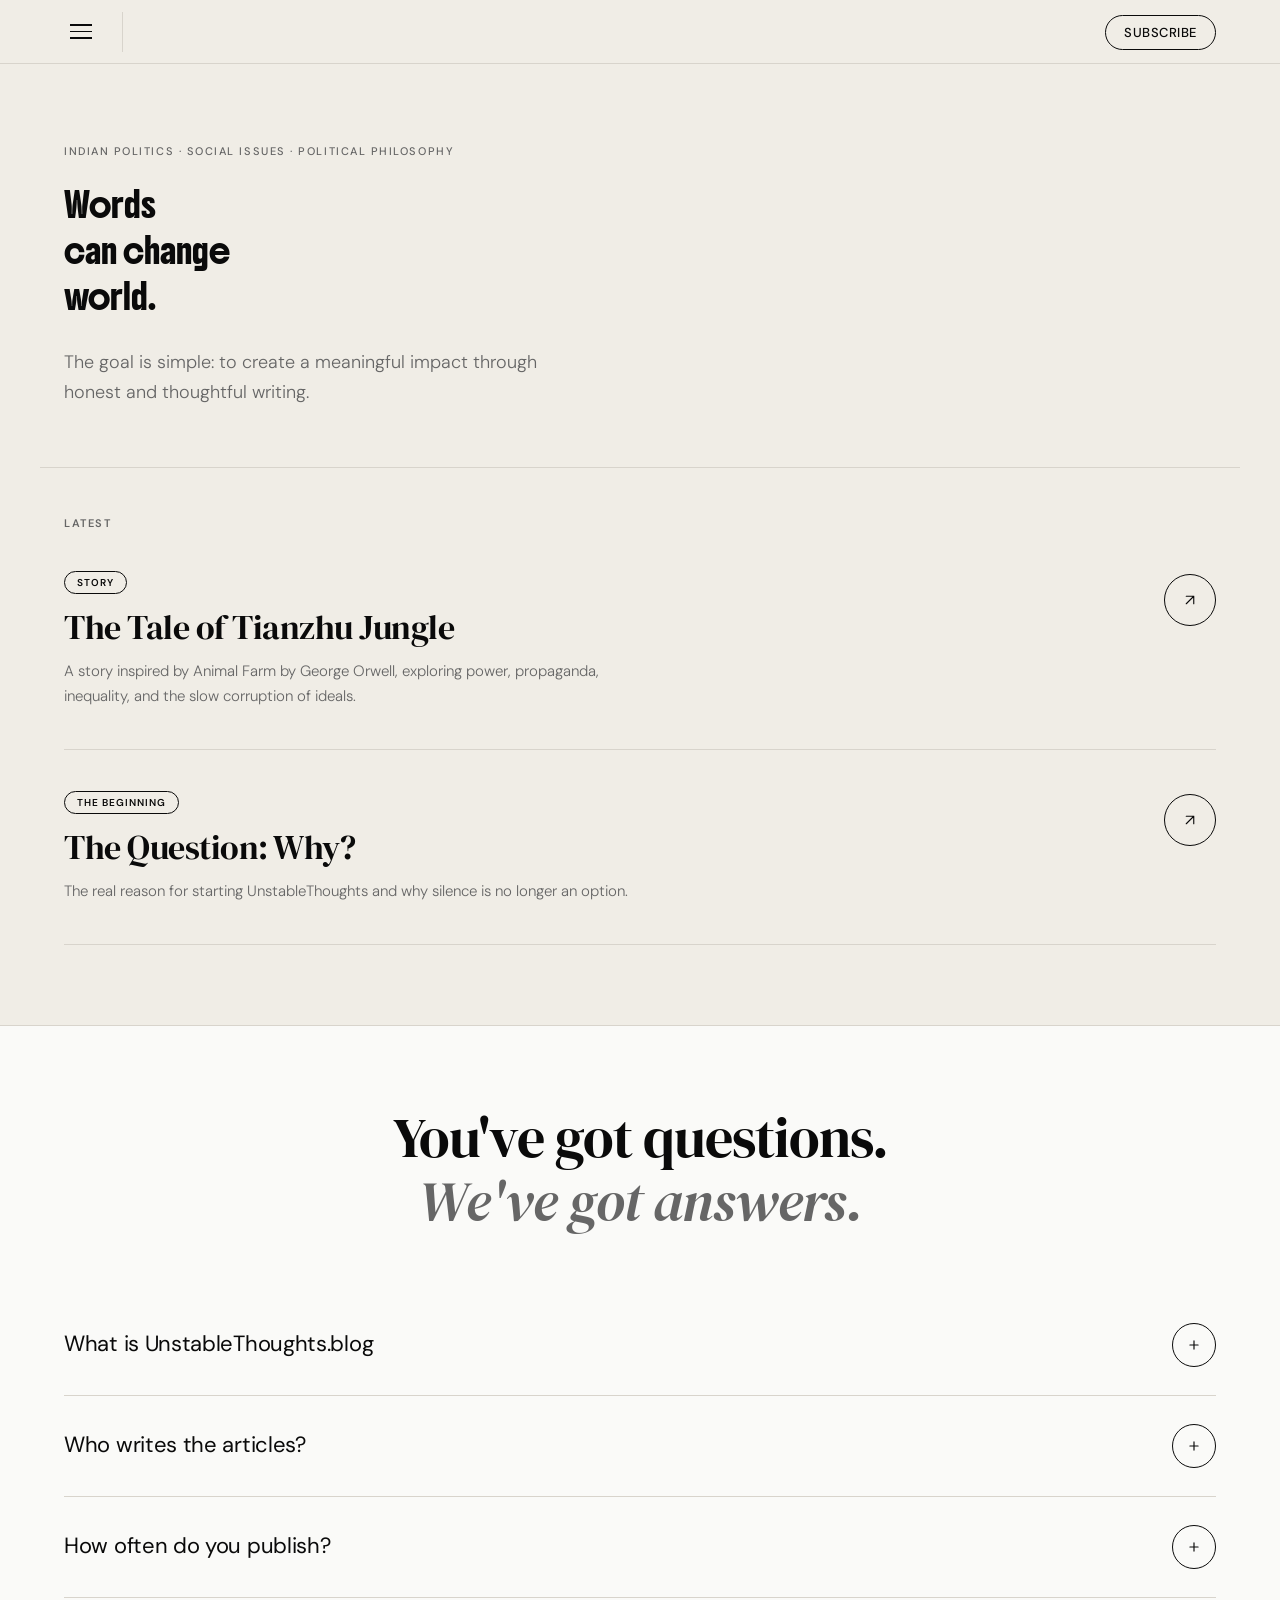
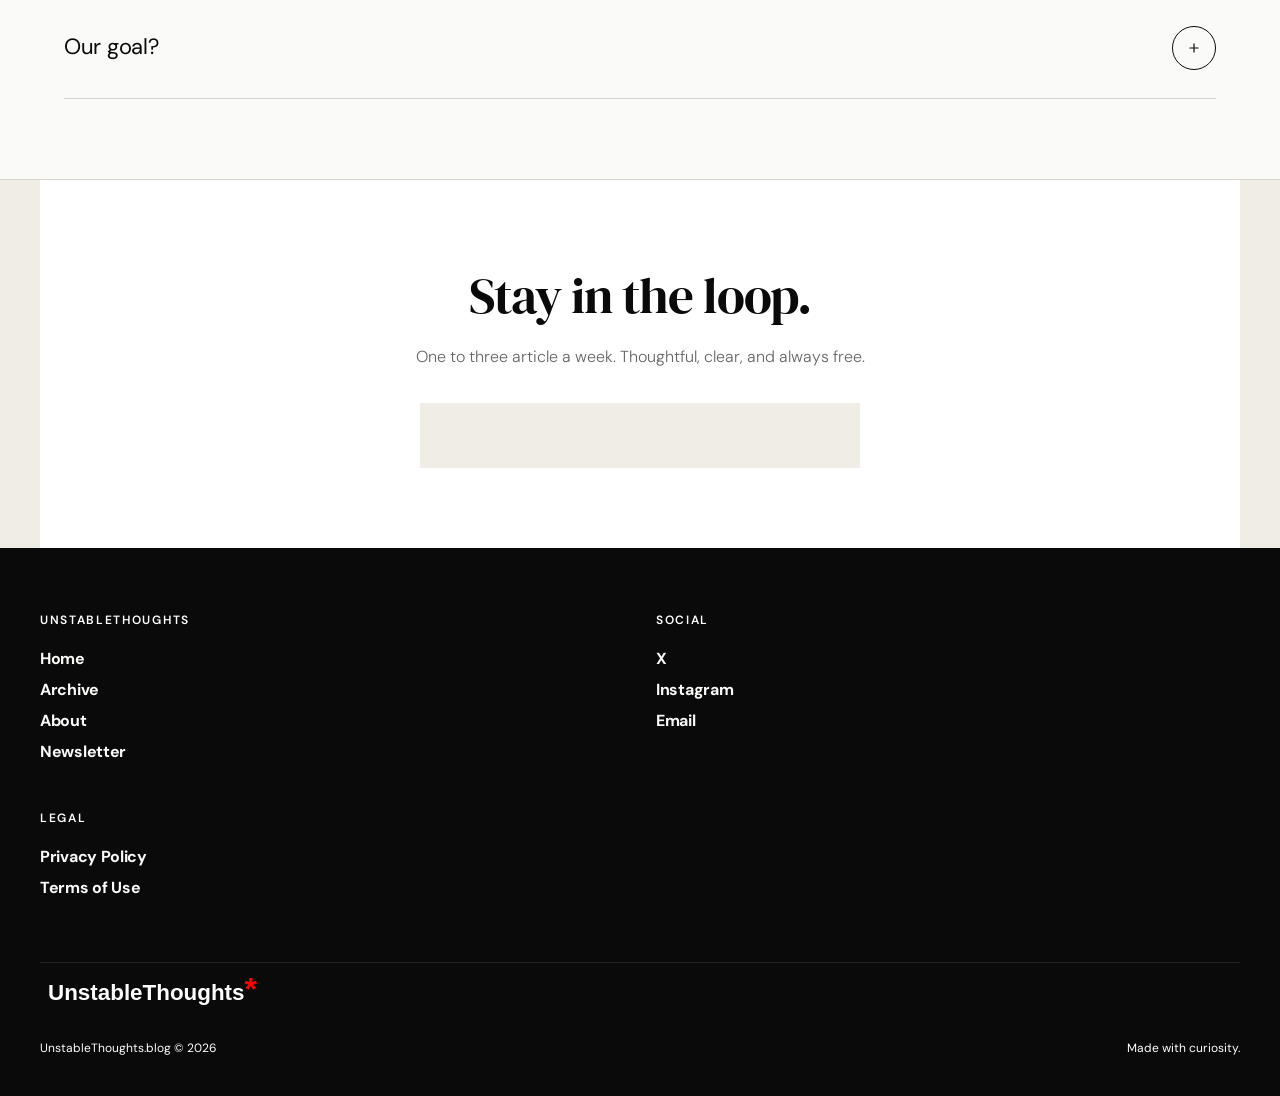
==== commit 74e9fa9d: "Update index.html" ====
--- a/index.html
+++ b/index.html
@@ -60,7 +60,237 @@
     overflow-x: hidden;
   }
 
-
+  /* ─── NAV ─── */
+  nav {
+    position: sticky;
+    top: 0;
+    z-index: 100;
+    background: var(--bg);
+    border-bottom: 1px solid var(--border);
+    height: 64px;
+    display: flex;
+    align-items: center;
+  }
+
+  .nav-inner {
+    display: flex;
+    align-items: center;
+    width: 100%;
+    max-width: 1200px;
+    margin: 0 auto;
+    padding: 0 24px;
+  }
+
+  /* Hamburger — animated to X on open */
+  .nav-hamburger {
+    cursor: pointer;
+    display: flex;
+    flex-direction: column;
+    justify-content: center;
+    gap: 5px;
+    width: 38px;
+    height: 38px;
+    background: none;
+    border: none;
+    padding: 8px 6px;
+    flex-shrink: 0;
+    position: relative;
+  }
+  .nav-hamburger span {
+    display: block;
+    width: 22px;
+    height: 1.5px;
+    background: var(--text);
+    transform-origin: center;
+    transition: transform 0.3s cubic-bezier(0.76, 0, 0.24, 1),
+                opacity  0.2s ease;
+  }
+  /* Animate to × when drawer is open */
+  .nav-hamburger.is-open span:nth-child(1) { transform: translateY(6.5px) rotate(45deg); }
+  .nav-hamburger.is-open span:nth-child(2) { opacity: 0; transform: scaleX(0); }
+  .nav-hamburger.is-open span:nth-child(3) { transform: translateY(-6.5px) rotate(-45deg); }
+
+  .nav-divider {
+    width: 1px;
+    height: 40px;
+    background: var(--border);
+    margin: 0 20px;
+    flex-shrink: 0;
+  }
+
+  .nav-logo {
+    display: flex;
+    align-items: center;
+    gap: 6px;
+    text-decoration: none;
+    font-family: "Inter", sans-serif;
+    font-size: 1.4rem;
+    font-weight: 900;
+    letter-spacing: -1.5px;
+    color: #000;
+    line-height: 1;
+  }
+  .nav-logo img {
+    margin-top: 6px;
+    height: 130px;
+    width: auto;
+    display: block;
+  }
+
+  .nav-right { margin-left: auto; }
+  .nav-cta {
+    font-size: 13px;
+    font-weight: 500;
+    letter-spacing: 0.04em;
+    text-transform: uppercase;
+    color: var(--text);
+    text-decoration: none;
+    border: 1px solid var(--text);
+    padding: 8px 18px;
+    border-radius: 100px;
+    transition: background 0.2s, color 0.2s;
+    white-space: nowrap;
+  }
+  .nav-cta:hover { background: var(--text); color: var(--bg); }
+
+  /* ─── DRAWER OVERLAY ─── */
+  .drawer-overlay {
+    position: fixed;
+    inset: 0;
+    background: rgba(10, 10, 10, 0.4);
+    z-index: 200;
+    opacity: 0;
+    pointer-events: none;
+    transition: opacity 0.3s ease;
+    backdrop-filter: blur(2px);
+    -webkit-backdrop-filter: blur(2px);
+  }
+  .drawer-overlay.open {
+    opacity: 1;
+    pointer-events: all;
+  }
+
+  /* ─── DRAWER PANEL ─── */
+  .nav-drawer {
+    position: fixed;
+    top: 0;
+    left: 0;
+    bottom: 0;
+    width: min(400px, 100vw);
+    background: var(--bg);           /* matches the page parchment */
+    border-right: 1px solid var(--border);
+    z-index: 201;
+    display: flex;
+    flex-direction: column;
+    padding: 0 40px 40px;
+    transform: translateX(-100%);
+    transition: transform 0.4s cubic-bezier(0.76, 0, 0.24, 1);
+    overflow-y: auto;
+  }
+  .nav-drawer.open { transform: translateX(0); }
+
+  /* Staggered item entrance */
+  .nav-drawer.open .drawer-item {
+    animation: itemSlideIn 0.35s cubic-bezier(0.22, 1, 0.36, 1) both;
+  }
+  .nav-drawer.open .drawer-item:nth-child(1) { animation-delay: 0.12s; }
+  .nav-drawer.open .drawer-item:nth-child(2) { animation-delay: 0.18s; }
+  .nav-drawer.open .drawer-item:nth-child(3) { animation-delay: 0.24s; }
+  .nav-drawer.open .drawer-item:nth-child(4) { animation-delay: 0.30s; }
+  .nav-drawer.open .drawer-social          { animation: itemSlideIn 0.35s cubic-bezier(0.22, 1, 0.36, 1) 0.36s both; }
+
+  @keyframes itemSlideIn {
+    from { opacity: 0; transform: translateY(10px); }
+    to   { opacity: 1; transform: translateY(0); }
+  }
+
+  /* ─── DRAWER TOPBAR ─── */
+  .drawer-topbar {
+    display: flex;
+    align-items: center;
+    justify-content: flex-end;
+    height: 64px;
+    flex-shrink: 0;
+    border-bottom: 1px solid var(--border);
+    margin: 0 -40px;
+    padding: 0 40px;
+    margin-bottom: 8px;
+  }
+
+  /* Close button */
+  .drawer-close {
+    display: flex;
+    align-items: center;
+    justify-content: center;
+    width: 36px;
+    height: 36px;
+    background: none;
+    border: 1px solid var(--border);
+    cursor: pointer;
+    border-radius: 50%;
+    transition: background 0.18s, border-color 0.18s;
+    flex-shrink: 0;
+  }
+  .drawer-close:hover {
+    background: var(--text);
+    border-color: var(--text);
+  }
+  .drawer-close:hover svg { stroke: var(--bg); }
+  .drawer-close svg {
+    width: 14px;
+    height: 14px;
+    stroke: var(--text);
+    transition: stroke 0.18s;
+  }
+
+  /* ─── DRAWER NAV ITEMS ─── */
+  .drawer-items { flex: 1; padding-top: 12px; }
+
+  .drawer-item {
+    display: flex;
+    align-items: center;
+    justify-content: space-between;
+    padding: 20px 0;
+    border-bottom: 1px solid var(--border);
+    text-decoration: none;
+    color: var(--text);
+    font-family: 'DM Serif Display', serif;
+    font-size: 28px;
+    font-weight: 400;
+    font-style: normal;
+    letter-spacing: -0.5px;
+    transition: color 0.2s;
+  }
+  .drawer-item:hover { color: var(--muted); }
+  .drawer-item:hover svg { opacity: 0.4; }
+  .drawer-item svg {
+    width: 16px;
+    height: 16px;
+    flex-shrink: 0;
+    transition: opacity 0.2s, transform 0.2s;
+  }
+  .drawer-item:hover svg { transform: translate(2px, -2px); }
+
+  /* ─── DRAWER SOCIAL ─── */
+  .drawer-social {
+    display: flex;
+    gap: 20px;
+    padding-top: 36px;
+    flex-wrap: wrap;
+    opacity: 0; /* will be animated in by stagger */
+  }
+  .nav-drawer.open .drawer-social { opacity: 1; } /* animation handles this */
+  .drawer-social a {
+    color: var(--text);
+    opacity: 0.4;
+    transition: opacity 0.2s;
+    text-decoration: none;
+    font-size: 11px;
+    font-weight: 600;
+    letter-spacing: 0.12em;
+    text-transform: uppercase;
+  }
+  .drawer-social a:hover { opacity: 1; }
 
   /* ─── HERO ─── */
   .hero {
@@ -350,7 +580,70 @@
 </head>
 <body>
 
-<div id="nav-placeholder"></div>
+<!-- OVERLAY — click outside drawer to close -->
+<div class="drawer-overlay" id="drawerOverlay" onclick="closeDrawer()"></div>
+
+<!-- DRAWER PANEL -->
+<div class="nav-drawer" id="drawer" role="dialog" aria-modal="true" aria-label="Navigation menu">
+
+  <!-- Drawer header: logo on left, CLOSE BUTTON on right -->
+  <div class="drawer-topbar">
+
+    <button class="drawer-close" id="drawerCloseBtn" onclick="closeDrawer()" aria-label="Close menu">
+      <svg viewBox="0 0 24 24" fill="none" xmlns="http://www.w3.org/2000/svg" stroke="currentColor" stroke-width="1.5" stroke-linecap="round" stroke-linejoin="round">
+        <path d="M18 6L6 18M6 6l12 12"/>
+      </svg>
+    </button>
+  </div>
+
+  <div class="drawer-items">
+    <a href="https://unstablethoughts.blog" class="drawer-item" onclick="closeDrawer()">
+      Home
+      <svg viewBox="0 0 24 24" fill="none"><path d="M9 18l6-6-6-6" stroke="currentColor" stroke-width="1.5" stroke-linecap="round" stroke-linejoin="round"/></svg>
+    </a>
+    <a href="Archive" class="drawer-item" onclick="closeDrawer()">
+      Archive
+      <svg viewBox="0 0 24 24" fill="none"><path d="M9 18l6-6-6-6" stroke="currentColor" stroke-width="1.5" stroke-linecap="round" stroke-linejoin="round"/></svg>
+    </a>
+    <a href="About" class="drawer-item" onclick="closeDrawer()">
+      About
+      <svg viewBox="0 0 24 24" fill="none"><path d="M9 18l6-6-6-6" stroke="currentColor" stroke-width="1.5" stroke-linecap="round" stroke-linejoin="round"/></svg>
+    </a>
+    <a href="#Q&A" class="drawer-item" onclick="closeDrawer()">
+      Q&A
+      <svg viewBox="0 0 24 24" fill="none"><path d="M9 18l6-6-6-6" stroke="currentColor" stroke-width="1.5" stroke-linecap="round" stroke-linejoin="round"/></svg>
+    </a>
+    <a href="#newsletter" class="drawer-item" onclick="closeDrawer()">
+      Newsletter
+      <svg viewBox="0 0 24 24" fill="none"><path d="M9 18l6-6-6-6" stroke="currentColor" stroke-width="1.5" stroke-linecap="round" stroke-linejoin="round"/></svg>
+    </a>
+  </div>
+
+  <div class="drawer-social">
+    <a href="https://x.com/unstable_india">X</a>
+    <a href="https://www.instagram.com/unstablethoughtsindia?igsh=dGc4YnF3Z2l5djQ3">Instagram</a>
+    <a href="mailto:unstablethoughtsindia@gmail.com">Email</a>
+  </div>
+</div>
+
+<!-- NAV -->
+<nav>
+  <div class="nav-inner">
+    <!-- Hamburger to OPEN drawer -->
+    <button class="nav-hamburger" id="hamburger" onclick="openDrawer()" aria-label="Open menu" aria-expanded="false" aria-controls="drawer">
+      <span></span>
+      <span></span>
+      <span></span>
+    </button>
+    <div class="nav-divider"></div>
+    <p  class="nav-logo">
+      <img src="https://lh3.googleusercontent.com/d/1P5kTpPx_NHzhWGWkPkbJvDz2wMPsOP6E" alt="logo">
+    </p>
+    <div class="nav-right">
+      <a href="#newsletter" class="nav-cta">Subscribe</a>
+    </div>
+  </div>
+</nav>
 
 <!-- HERO -->
 <section class="hero">
@@ -515,6 +808,39 @@
   </div>
 </footer>
 
-  <script src="loadNav.js"></script>
+<script>
+  function openDrawer() {
+    document.getElementById('drawer').classList.add('open');
+    document.getElementById('drawerOverlay').classList.add('open');
+    var hamburger = document.getElementById('hamburger');
+    hamburger.setAttribute('aria-expanded', 'true');
+    hamburger.classList.add('is-open');
+    document.body.style.overflow = 'hidden';
+    setTimeout(function() {
+      document.getElementById('drawerCloseBtn').focus();
+    }, 100);
+  }
+
+  function closeDrawer() {
+    var drawer = document.getElementById('drawer');
+    drawer.classList.remove('open');
+    document.getElementById('drawerOverlay').classList.remove('open');
+    var hamburger = document.getElementById('hamburger');
+    hamburger.setAttribute('aria-expanded', 'false');
+    hamburger.classList.remove('is-open');
+    document.body.style.overflow = '';
+    hamburger.focus();
+  }
+
+  document.addEventListener('keydown', function(e) {
+    if (e.key === 'Escape') closeDrawer();
+  });
+
+  function toggleFaq(item) {
+    var wasOpen = item.classList.contains('open');
+    document.querySelectorAll('.faq-item').forEach(function(i) { i.classList.remove('open'); });
+    if (!wasOpen) item.classList.add('open');
+  }
+</script>
 </body>
 </html>
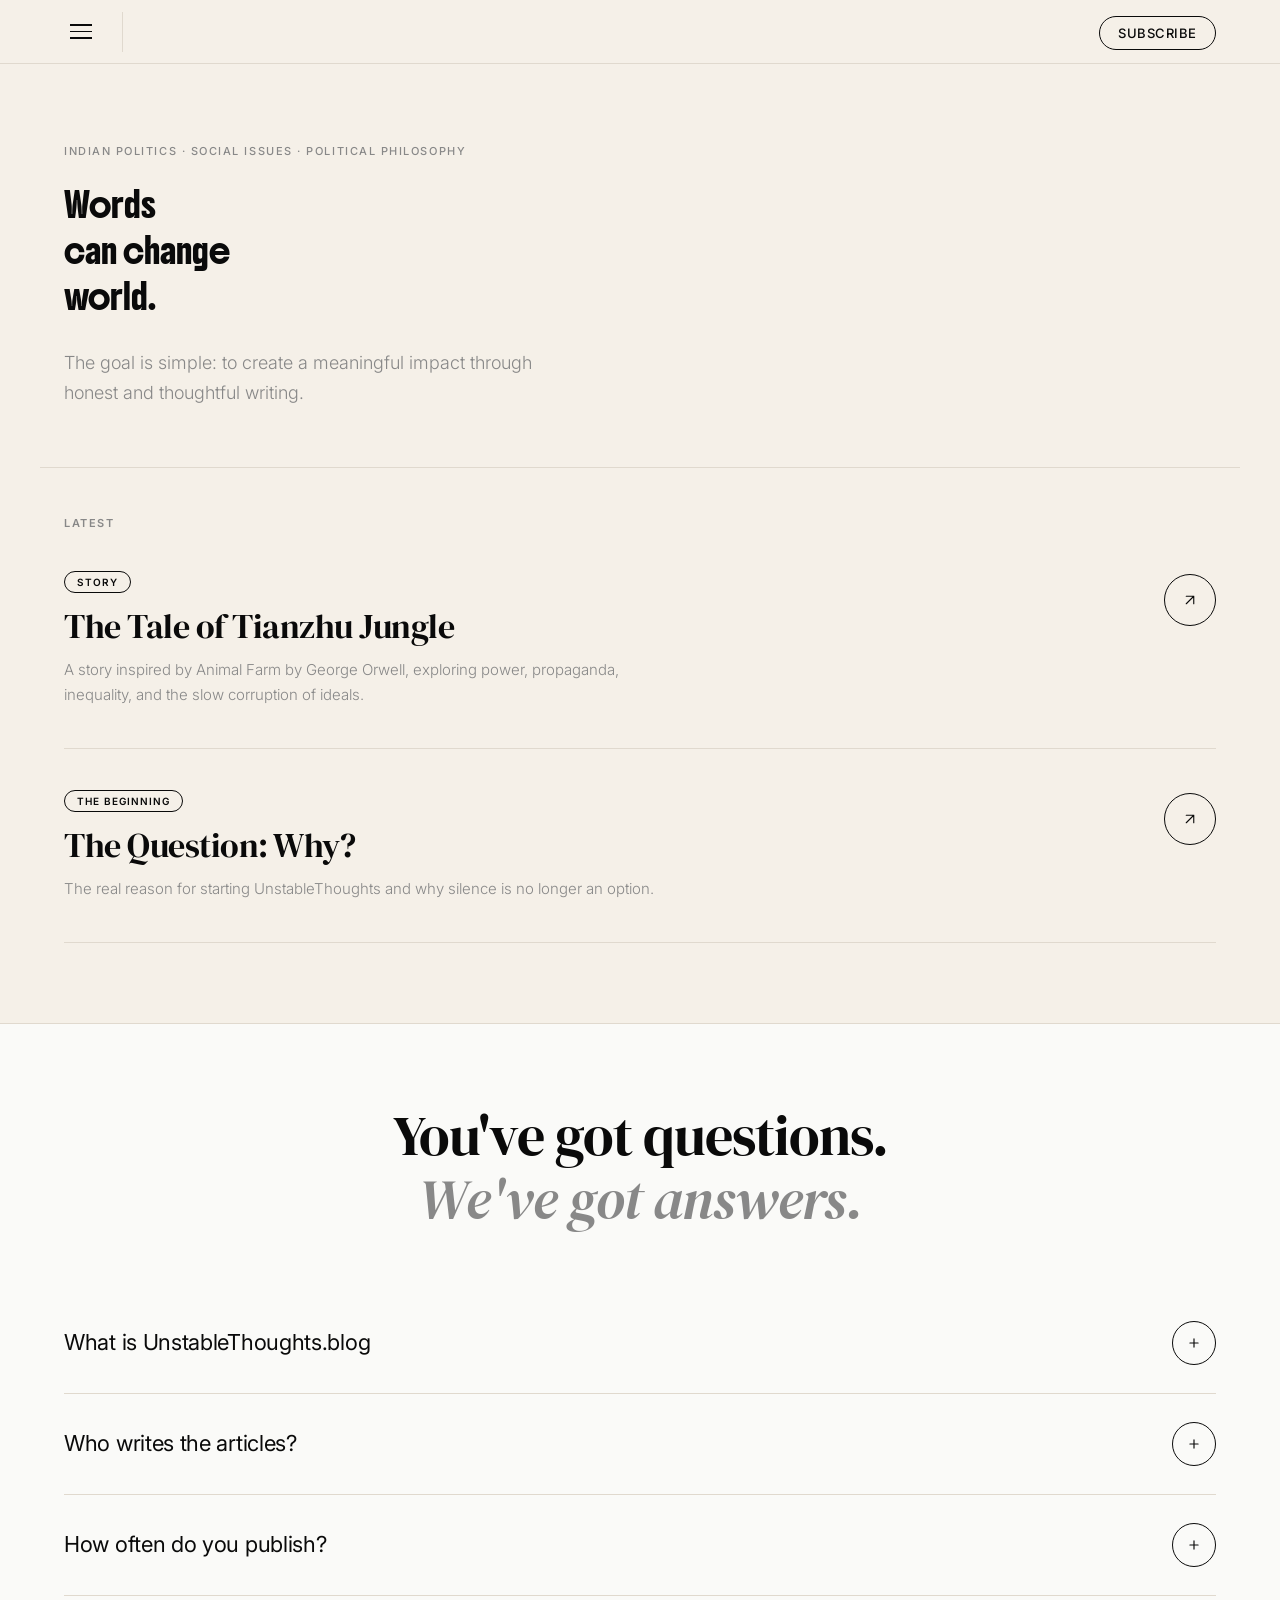
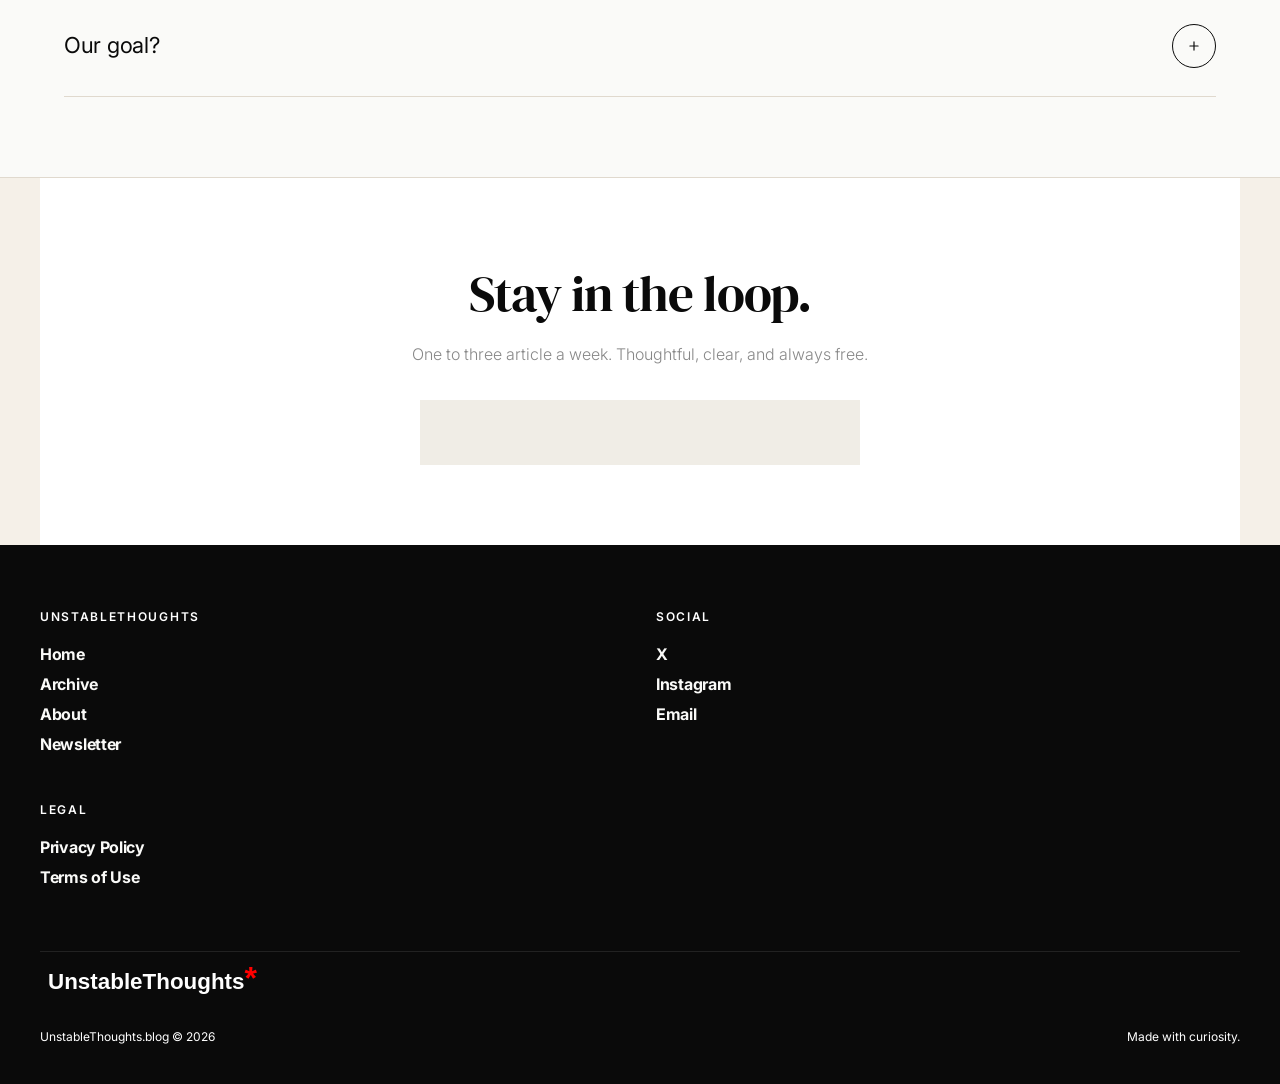
==== commit bec2479f: "Update index.html" ====
--- a/index.html
+++ b/index.html
@@ -60,237 +60,7 @@
     overflow-x: hidden;
   }
 
-  /* ─── NAV ─── */
-  nav {
-    position: sticky;
-    top: 0;
-    z-index: 100;
-    background: var(--bg);
-    border-bottom: 1px solid var(--border);
-    height: 64px;
-    display: flex;
-    align-items: center;
-  }
-
-  .nav-inner {
-    display: flex;
-    align-items: center;
-    width: 100%;
-    max-width: 1200px;
-    margin: 0 auto;
-    padding: 0 24px;
-  }
-
-  /* Hamburger — animated to X on open */
-  .nav-hamburger {
-    cursor: pointer;
-    display: flex;
-    flex-direction: column;
-    justify-content: center;
-    gap: 5px;
-    width: 38px;
-    height: 38px;
-    background: none;
-    border: none;
-    padding: 8px 6px;
-    flex-shrink: 0;
-    position: relative;
-  }
-  .nav-hamburger span {
-    display: block;
-    width: 22px;
-    height: 1.5px;
-    background: var(--text);
-    transform-origin: center;
-    transition: transform 0.3s cubic-bezier(0.76, 0, 0.24, 1),
-                opacity  0.2s ease;
-  }
-  /* Animate to × when drawer is open */
-  .nav-hamburger.is-open span:nth-child(1) { transform: translateY(6.5px) rotate(45deg); }
-  .nav-hamburger.is-open span:nth-child(2) { opacity: 0; transform: scaleX(0); }
-  .nav-hamburger.is-open span:nth-child(3) { transform: translateY(-6.5px) rotate(-45deg); }
-
-  .nav-divider {
-    width: 1px;
-    height: 40px;
-    background: var(--border);
-    margin: 0 20px;
-    flex-shrink: 0;
-  }
-
-  .nav-logo {
-    display: flex;
-    align-items: center;
-    gap: 6px;
-    text-decoration: none;
-    font-family: "Inter", sans-serif;
-    font-size: 1.4rem;
-    font-weight: 900;
-    letter-spacing: -1.5px;
-    color: #000;
-    line-height: 1;
-  }
-  .nav-logo img {
-    margin-top: 6px;
-    height: 130px;
-    width: auto;
-    display: block;
-  }
-
-  .nav-right { margin-left: auto; }
-  .nav-cta {
-    font-size: 13px;
-    font-weight: 500;
-    letter-spacing: 0.04em;
-    text-transform: uppercase;
-    color: var(--text);
-    text-decoration: none;
-    border: 1px solid var(--text);
-    padding: 8px 18px;
-    border-radius: 100px;
-    transition: background 0.2s, color 0.2s;
-    white-space: nowrap;
-  }
-  .nav-cta:hover { background: var(--text); color: var(--bg); }
-
-  /* ─── DRAWER OVERLAY ─── */
-  .drawer-overlay {
-    position: fixed;
-    inset: 0;
-    background: rgba(10, 10, 10, 0.4);
-    z-index: 200;
-    opacity: 0;
-    pointer-events: none;
-    transition: opacity 0.3s ease;
-    backdrop-filter: blur(2px);
-    -webkit-backdrop-filter: blur(2px);
-  }
-  .drawer-overlay.open {
-    opacity: 1;
-    pointer-events: all;
-  }
-
-  /* ─── DRAWER PANEL ─── */
-  .nav-drawer {
-    position: fixed;
-    top: 0;
-    left: 0;
-    bottom: 0;
-    width: min(400px, 100vw);
-    background: var(--bg);           /* matches the page parchment */
-    border-right: 1px solid var(--border);
-    z-index: 201;
-    display: flex;
-    flex-direction: column;
-    padding: 0 40px 40px;
-    transform: translateX(-100%);
-    transition: transform 0.4s cubic-bezier(0.76, 0, 0.24, 1);
-    overflow-y: auto;
-  }
-  .nav-drawer.open { transform: translateX(0); }
-
-  /* Staggered item entrance */
-  .nav-drawer.open .drawer-item {
-    animation: itemSlideIn 0.35s cubic-bezier(0.22, 1, 0.36, 1) both;
-  }
-  .nav-drawer.open .drawer-item:nth-child(1) { animation-delay: 0.12s; }
-  .nav-drawer.open .drawer-item:nth-child(2) { animation-delay: 0.18s; }
-  .nav-drawer.open .drawer-item:nth-child(3) { animation-delay: 0.24s; }
-  .nav-drawer.open .drawer-item:nth-child(4) { animation-delay: 0.30s; }
-  .nav-drawer.open .drawer-social          { animation: itemSlideIn 0.35s cubic-bezier(0.22, 1, 0.36, 1) 0.36s both; }
-
-  @keyframes itemSlideIn {
-    from { opacity: 0; transform: translateY(10px); }
-    to   { opacity: 1; transform: translateY(0); }
-  }
-
-  /* ─── DRAWER TOPBAR ─── */
-  .drawer-topbar {
-    display: flex;
-    align-items: center;
-    justify-content: flex-end;
-    height: 64px;
-    flex-shrink: 0;
-    border-bottom: 1px solid var(--border);
-    margin: 0 -40px;
-    padding: 0 40px;
-    margin-bottom: 8px;
-  }
-
-  /* Close button */
-  .drawer-close {
-    display: flex;
-    align-items: center;
-    justify-content: center;
-    width: 36px;
-    height: 36px;
-    background: none;
-    border: 1px solid var(--border);
-    cursor: pointer;
-    border-radius: 50%;
-    transition: background 0.18s, border-color 0.18s;
-    flex-shrink: 0;
-  }
-  .drawer-close:hover {
-    background: var(--text);
-    border-color: var(--text);
-  }
-  .drawer-close:hover svg { stroke: var(--bg); }
-  .drawer-close svg {
-    width: 14px;
-    height: 14px;
-    stroke: var(--text);
-    transition: stroke 0.18s;
-  }
-
-  /* ─── DRAWER NAV ITEMS ─── */
-  .drawer-items { flex: 1; padding-top: 12px; }
-
-  .drawer-item {
-    display: flex;
-    align-items: center;
-    justify-content: space-between;
-    padding: 20px 0;
-    border-bottom: 1px solid var(--border);
-    text-decoration: none;
-    color: var(--text);
-    font-family: 'DM Serif Display', serif;
-    font-size: 28px;
-    font-weight: 400;
-    font-style: normal;
-    letter-spacing: -0.5px;
-    transition: color 0.2s;
-  }
-  .drawer-item:hover { color: var(--muted); }
-  .drawer-item:hover svg { opacity: 0.4; }
-  .drawer-item svg {
-    width: 16px;
-    height: 16px;
-    flex-shrink: 0;
-    transition: opacity 0.2s, transform 0.2s;
-  }
-  .drawer-item:hover svg { transform: translate(2px, -2px); }
-
-  /* ─── DRAWER SOCIAL ─── */
-  .drawer-social {
-    display: flex;
-    gap: 20px;
-    padding-top: 36px;
-    flex-wrap: wrap;
-    opacity: 0; /* will be animated in by stagger */
-  }
-  .nav-drawer.open .drawer-social { opacity: 1; } /* animation handles this */
-  .drawer-social a {
-    color: var(--text);
-    opacity: 0.4;
-    transition: opacity 0.2s;
-    text-decoration: none;
-    font-size: 11px;
-    font-weight: 600;
-    letter-spacing: 0.12em;
-    text-transform: uppercase;
-  }
-  .drawer-social a:hover { opacity: 1; }
+
 
   /* ─── HERO ─── */
   .hero {
@@ -580,70 +350,7 @@
 </head>
 <body>
 
-<!-- OVERLAY — click outside drawer to close -->
-<div class="drawer-overlay" id="drawerOverlay" onclick="closeDrawer()"></div>
-
-<!-- DRAWER PANEL -->
-<div class="nav-drawer" id="drawer" role="dialog" aria-modal="true" aria-label="Navigation menu">
-
-  <!-- Drawer header: logo on left, CLOSE BUTTON on right -->
-  <div class="drawer-topbar">
-
-    <button class="drawer-close" id="drawerCloseBtn" onclick="closeDrawer()" aria-label="Close menu">
-      <svg viewBox="0 0 24 24" fill="none" xmlns="http://www.w3.org/2000/svg" stroke="currentColor" stroke-width="1.5" stroke-linecap="round" stroke-linejoin="round">
-        <path d="M18 6L6 18M6 6l12 12"/>
-      </svg>
-    </button>
-  </div>
-
-  <div class="drawer-items">
-    <a href="https://unstablethoughts.blog" class="drawer-item" onclick="closeDrawer()">
-      Home
-      <svg viewBox="0 0 24 24" fill="none"><path d="M9 18l6-6-6-6" stroke="currentColor" stroke-width="1.5" stroke-linecap="round" stroke-linejoin="round"/></svg>
-    </a>
-    <a href="Archive" class="drawer-item" onclick="closeDrawer()">
-      Archive
-      <svg viewBox="0 0 24 24" fill="none"><path d="M9 18l6-6-6-6" stroke="currentColor" stroke-width="1.5" stroke-linecap="round" stroke-linejoin="round"/></svg>
-    </a>
-    <a href="About" class="drawer-item" onclick="closeDrawer()">
-      About
-      <svg viewBox="0 0 24 24" fill="none"><path d="M9 18l6-6-6-6" stroke="currentColor" stroke-width="1.5" stroke-linecap="round" stroke-linejoin="round"/></svg>
-    </a>
-    <a href="#Q&A" class="drawer-item" onclick="closeDrawer()">
-      Q&A
-      <svg viewBox="0 0 24 24" fill="none"><path d="M9 18l6-6-6-6" stroke="currentColor" stroke-width="1.5" stroke-linecap="round" stroke-linejoin="round"/></svg>
-    </a>
-    <a href="#newsletter" class="drawer-item" onclick="closeDrawer()">
-      Newsletter
-      <svg viewBox="0 0 24 24" fill="none"><path d="M9 18l6-6-6-6" stroke="currentColor" stroke-width="1.5" stroke-linecap="round" stroke-linejoin="round"/></svg>
-    </a>
-  </div>
-
-  <div class="drawer-social">
-    <a href="https://x.com/unstable_india">X</a>
-    <a href="https://www.instagram.com/unstablethoughtsindia?igsh=dGc4YnF3Z2l5djQ3">Instagram</a>
-    <a href="mailto:unstablethoughtsindia@gmail.com">Email</a>
-  </div>
-</div>
-
-<!-- NAV -->
-<nav>
-  <div class="nav-inner">
-    <!-- Hamburger to OPEN drawer -->
-    <button class="nav-hamburger" id="hamburger" onclick="openDrawer()" aria-label="Open menu" aria-expanded="false" aria-controls="drawer">
-      <span></span>
-      <span></span>
-      <span></span>
-    </button>
-    <div class="nav-divider"></div>
-    <p  class="nav-logo">
-      <img src="https://lh3.googleusercontent.com/d/1P5kTpPx_NHzhWGWkPkbJvDz2wMPsOP6E" alt="logo">
-    </p>
-    <div class="nav-right">
-      <a href="#newsletter" class="nav-cta">Subscribe</a>
-    </div>
-  </div>
-</nav>
+<div id="nav-placeholder"></div>
 
 <!-- HERO -->
 <section class="hero">
@@ -807,40 +514,7 @@
     </div>
   </div>
 </footer>
-
-<script>
-  function openDrawer() {
-    document.getElementById('drawer').classList.add('open');
-    document.getElementById('drawerOverlay').classList.add('open');
-    var hamburger = document.getElementById('hamburger');
-    hamburger.setAttribute('aria-expanded', 'true');
-    hamburger.classList.add('is-open');
-    document.body.style.overflow = 'hidden';
-    setTimeout(function() {
-      document.getElementById('drawerCloseBtn').focus();
-    }, 100);
-  }
-
-  function closeDrawer() {
-    var drawer = document.getElementById('drawer');
-    drawer.classList.remove('open');
-    document.getElementById('drawerOverlay').classList.remove('open');
-    var hamburger = document.getElementById('hamburger');
-    hamburger.setAttribute('aria-expanded', 'false');
-    hamburger.classList.remove('is-open');
-    document.body.style.overflow = '';
-    hamburger.focus();
-  }
-
-  document.addEventListener('keydown', function(e) {
-    if (e.key === 'Escape') closeDrawer();
-  });
-
-  function toggleFaq(item) {
-    var wasOpen = item.classList.contains('open');
-    document.querySelectorAll('.faq-item').forEach(function(i) { i.classList.remove('open'); });
-    if (!wasOpen) item.classList.add('open');
-  }
-</script>
+  <script src="Nav_bar.js"></script>
+<script src="loadNav.js"></script>
 </body>
 </html>
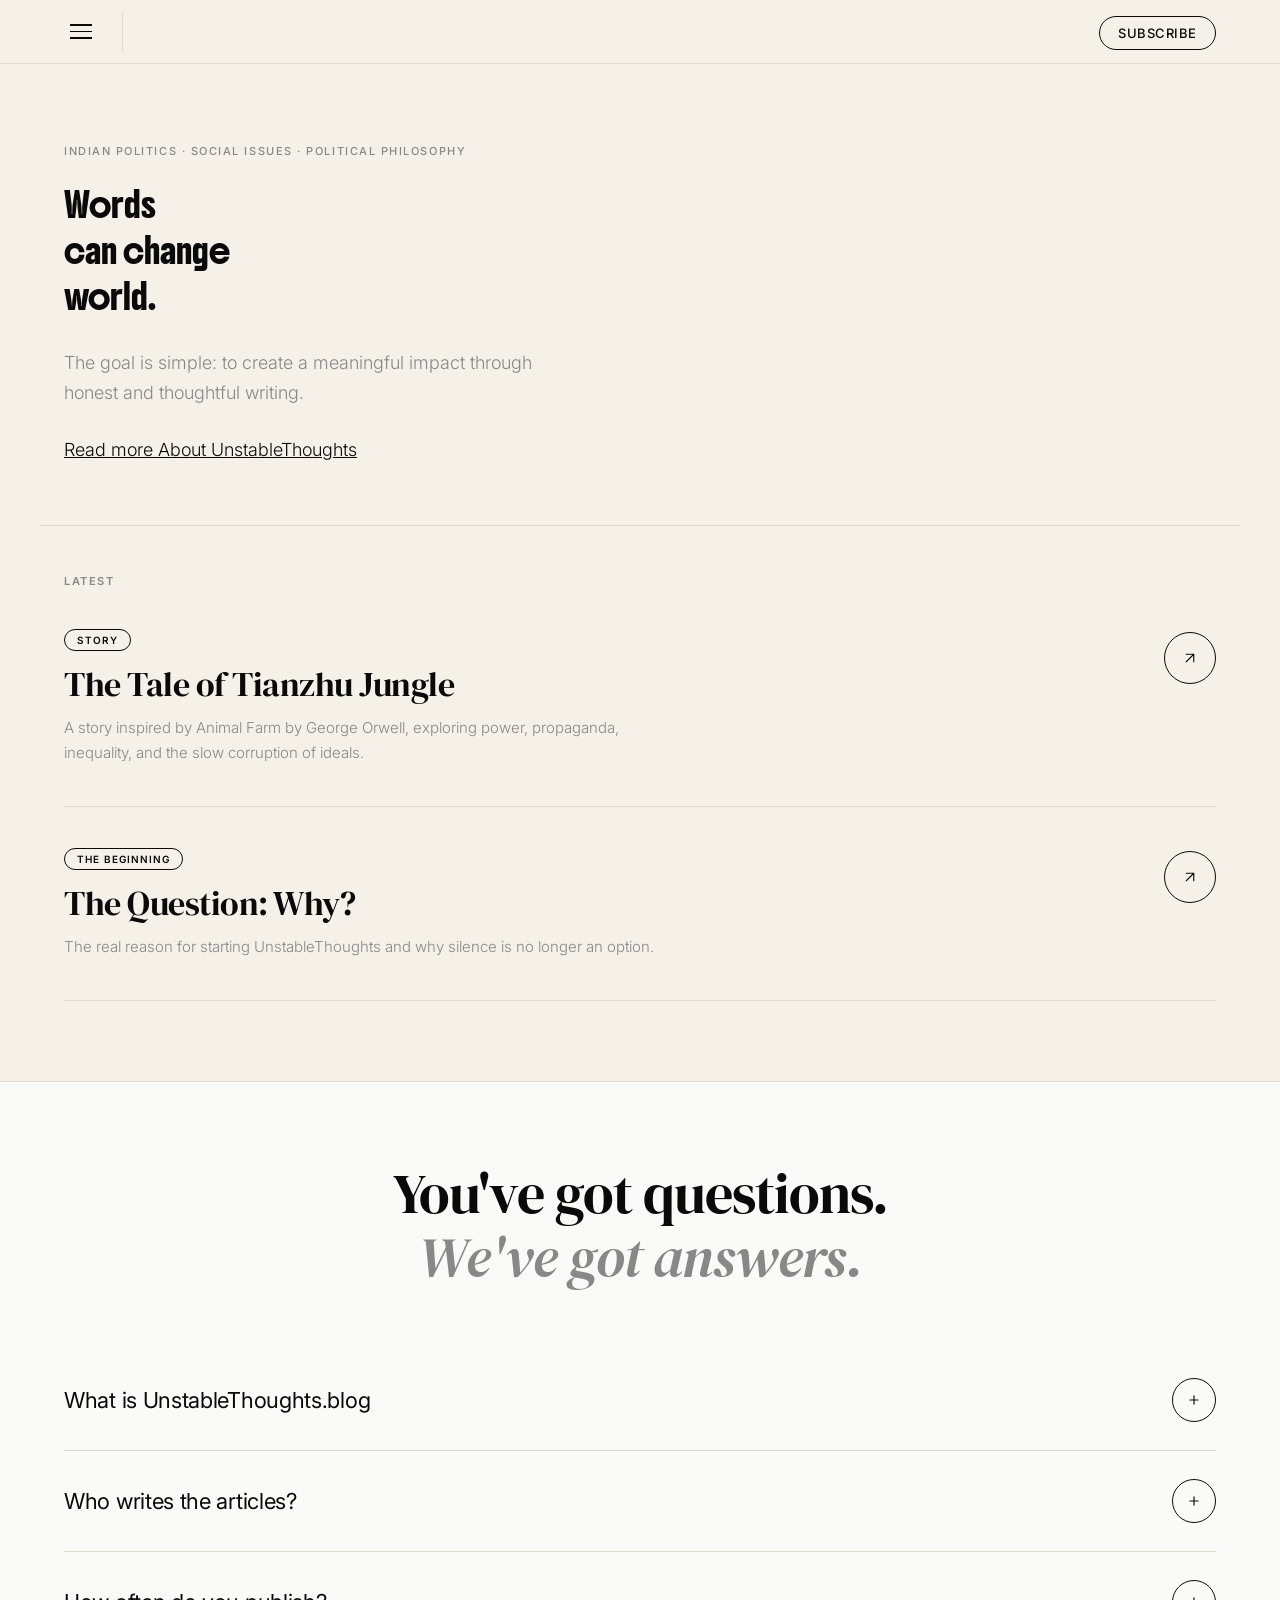
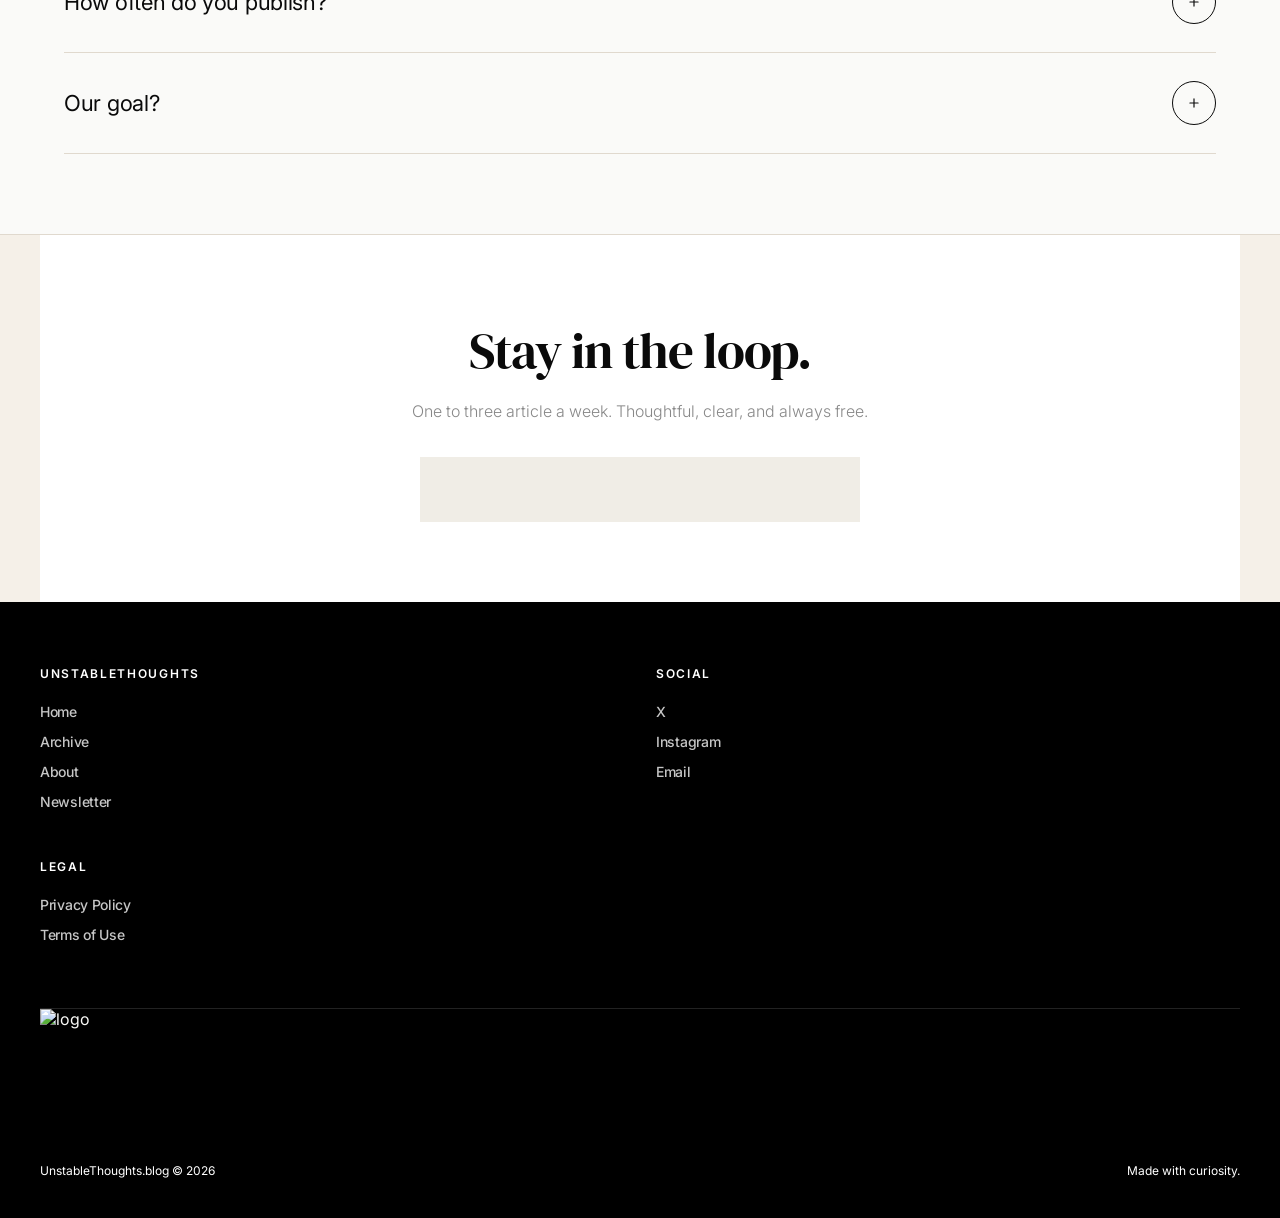
==== commit 1113aa01: "Update index.html" ====
--- a/index.html
+++ b/index.html
@@ -275,57 +275,7 @@
     box-shadow: 0 2px 20px rgba(0,0,0,0.07);
   }
 
-  /* ─── FOOTER ─── */
-  footer {
-    background: var(--footer-bg);
-    color: var(--footer-text);
-    padding: 64px 24px 40px;
-  }
-  .footer-inner { max-width: 1200px; margin: 0 auto; }
-
-  .footer-grid {
-    display: grid;
-    grid-template-columns: 1fr 1fr;
-    gap: 48px 32px;
-    padding-bottom: 64px;
-    border-bottom: 1px solid #222;
-  }
-  .footer-col-label {
-    font-size: 12px;
-    font-weight: 600;
-    letter-spacing: 0.14em;
-    text-transform: uppercase;
-    color: #ffffff;
-    margin-bottom: 20px;
-  }
-  .footer-links { list-style: none; display: flex; flex-direction: column; gap: 10px; }
-  .footer-links a {
-    color: var(--footer-text);
-    text-decoration: none;
-    font-size: 16px;
-    font-weight: 700;
-    letter-spacing: -0.3px;
-    transition: opacity 0.2s;
-  }
-  .footer-links a:hover { opacity: 0.4; }
-
- .footer-logo{
-    font-family: "Bebas Neue", sans-serif;
-    font-weight: 700;
-    font-size: 1.4rem;
-    color: white;
-    padding: 8px;
- }
-
-  .footer-bottom {
-    padding-top: 24px;
-    display: flex;
-    justify-content: space-between;
-    align-items: center;
-    gap: 16px;
-    flex-wrap: wrap;
-  }
-  .footer-copy { font-size: 12px; color: #ffffff; }
+  
 
   /* ─── MOBILE ─── */
   @media (max-width: 600px) {
@@ -357,6 +307,7 @@
   <p class="hero-eyebrow">Indian politics &middot; social issues &middot; Political philosophy</p>
   <h1 class="boldonse-regular">Words<br>can change<br>world.</h1>
   <p class="hero-sub">The goal is simple: to create a meaningful impact through honest and thoughtful writing.</p>
+  <p class="hero-sub"><a href="About" style="text-decoration: underline; color: #0A0A0A;">Read more About UnstableThoughts</a></p>
 </section>
 
 <hr class="hero-divider" />
@@ -473,48 +424,15 @@
   </div>
 </section>
 
-<!-- FOOTER -->
-<footer>
-  <div class="footer-inner">
-    <div class="footer-grid">
-      <div>
-        <p class="footer-col-label">UnstableThoughts</p>
-        <ul class="footer-links">
-          <li><a href="index">Home</a></li>
-          <li><a href="Archive">Archive</a></li>
-          <li><a href="About">About</a></li>
-          <li><a href="#newsletter">Newsletter</a></li>
-        </ul>
-      </div>
-
-      <div>
-        <p class="footer-col-label">Social</p>
-        <ul class="footer-links">
-          <li><a href="https://x.com/unstable_india">X</a></li>
-          <li><a href="https://www.instagram.com/unstablethoughtsindia?igsh=dGc4YnF3Z2l5djQ3">Instagram</a></li>
-          <li><a href="mailto:unstablethoughtsindia@gmail.com">Email</a></li>
-        </ul>
-      </div>
-      <div>
-        <p class="footer-col-label">Legal</p>
-        <ul class="footer-links">
-          <li><a href="privacy">Privacy Policy</a></li>
-          <li><a href="Terms">Terms of Use</a></li>
-        </ul>
-      </div>
-    </div>
-    <div class="footer-logo">
-        <p>UnstableThoughts<span style="color: red;font-size: 2rem;">*</span></p>
-    </div>
-
-
-    <div class="footer-bottom">
-      <span class="footer-copy">UnstableThoughts.blog &copy; 2026</span>
-      <span class="footer-copy">Made with curiosity.</span>
-    </div>
-  </div>
-</footer>
-  <script src="Nav_bar.js"></script>
+<div id="footer-placeholder"></div>
+
+<script>
+  fetch('/Footer.html')
+  .then(res => res.text())
+  .then(html => {
+    document.getElementById('footer-placeholder').innerHTML = html;
+  })
+</script>
 <script src="loadNav.js"></script>
 </body>
 </html>
